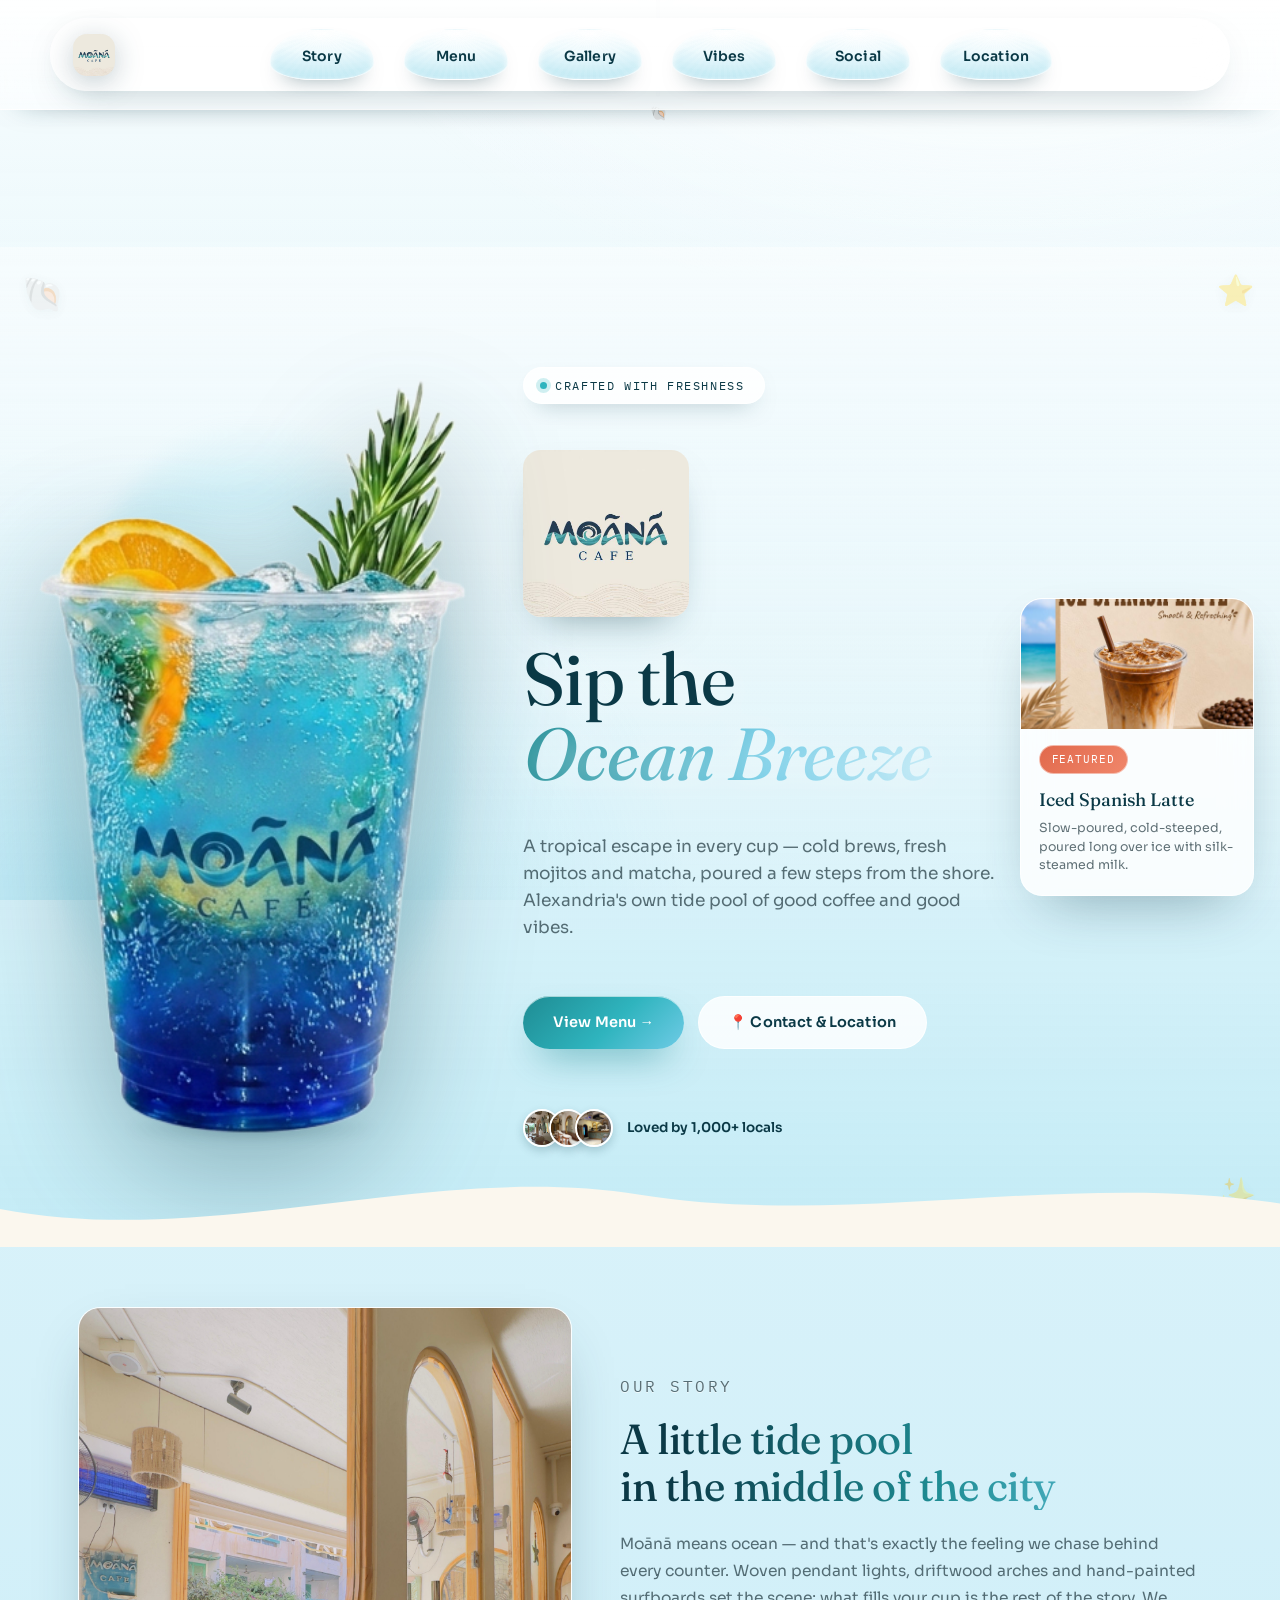
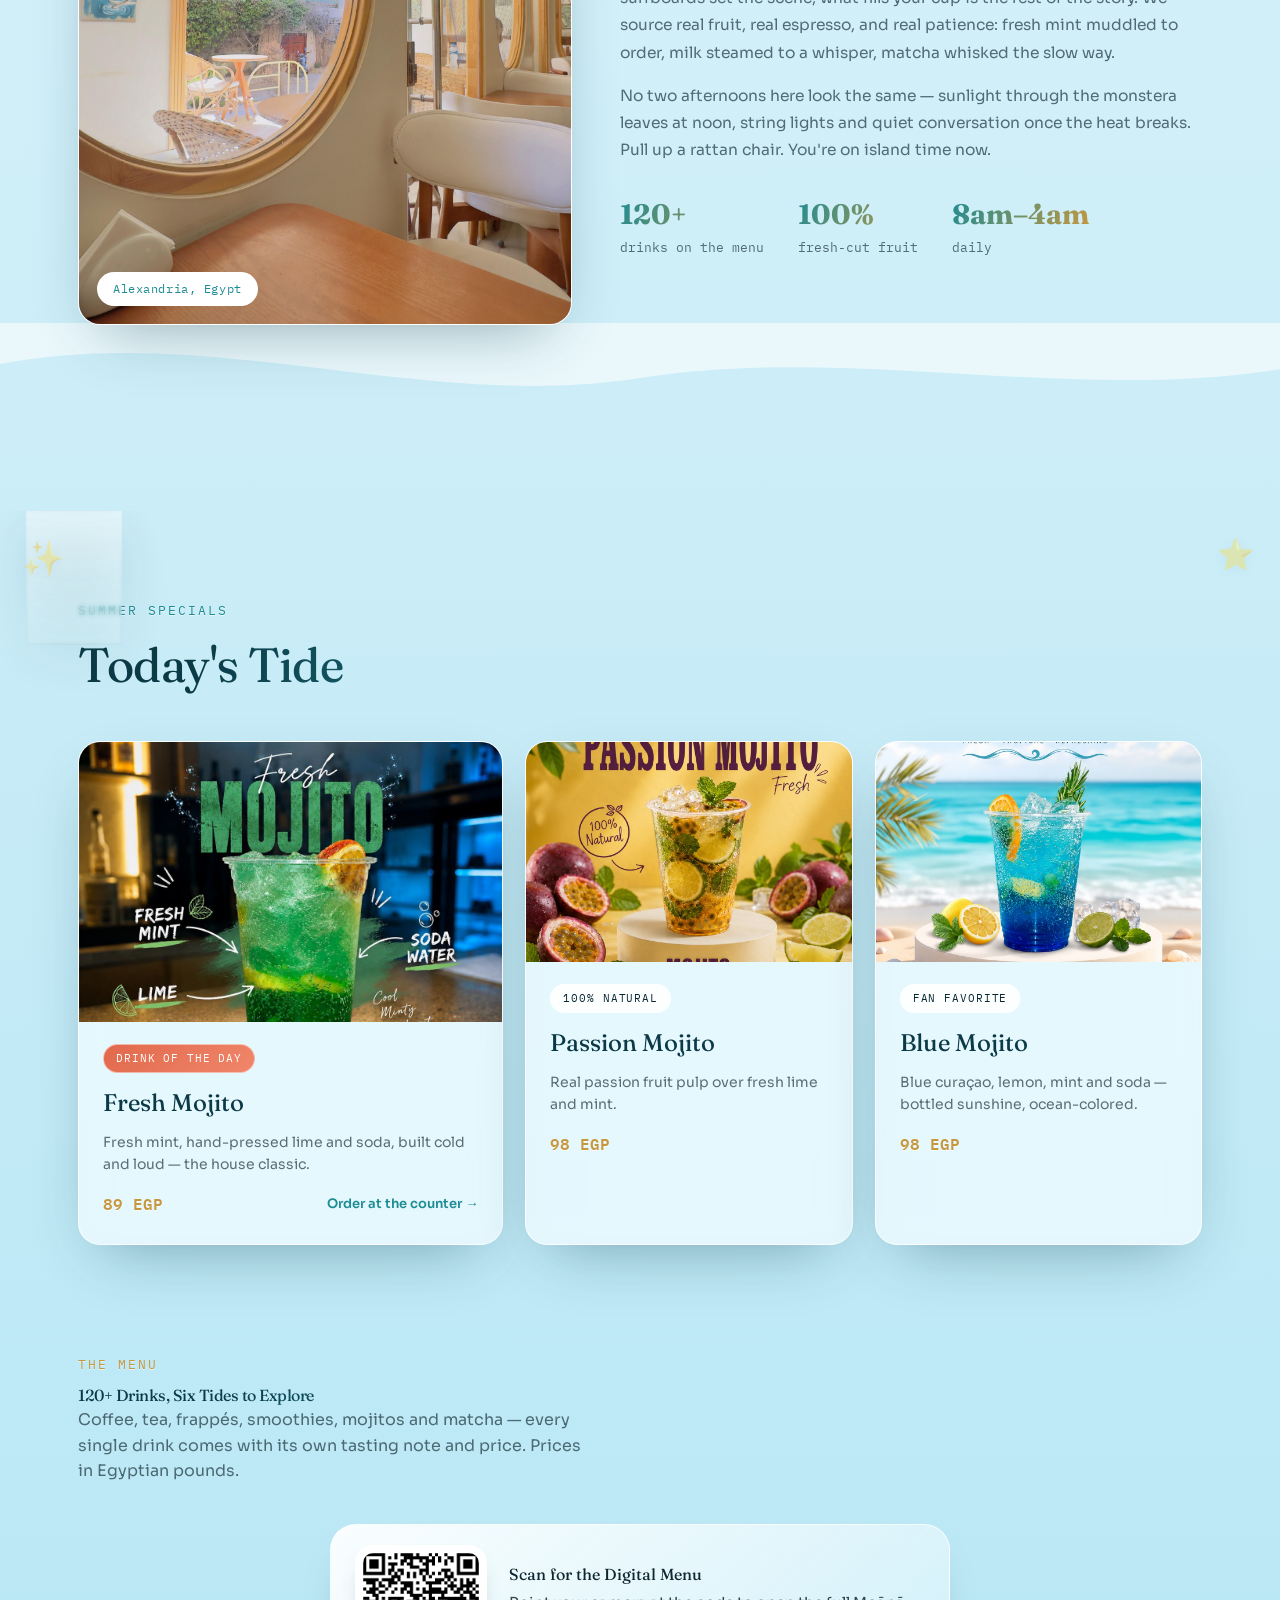
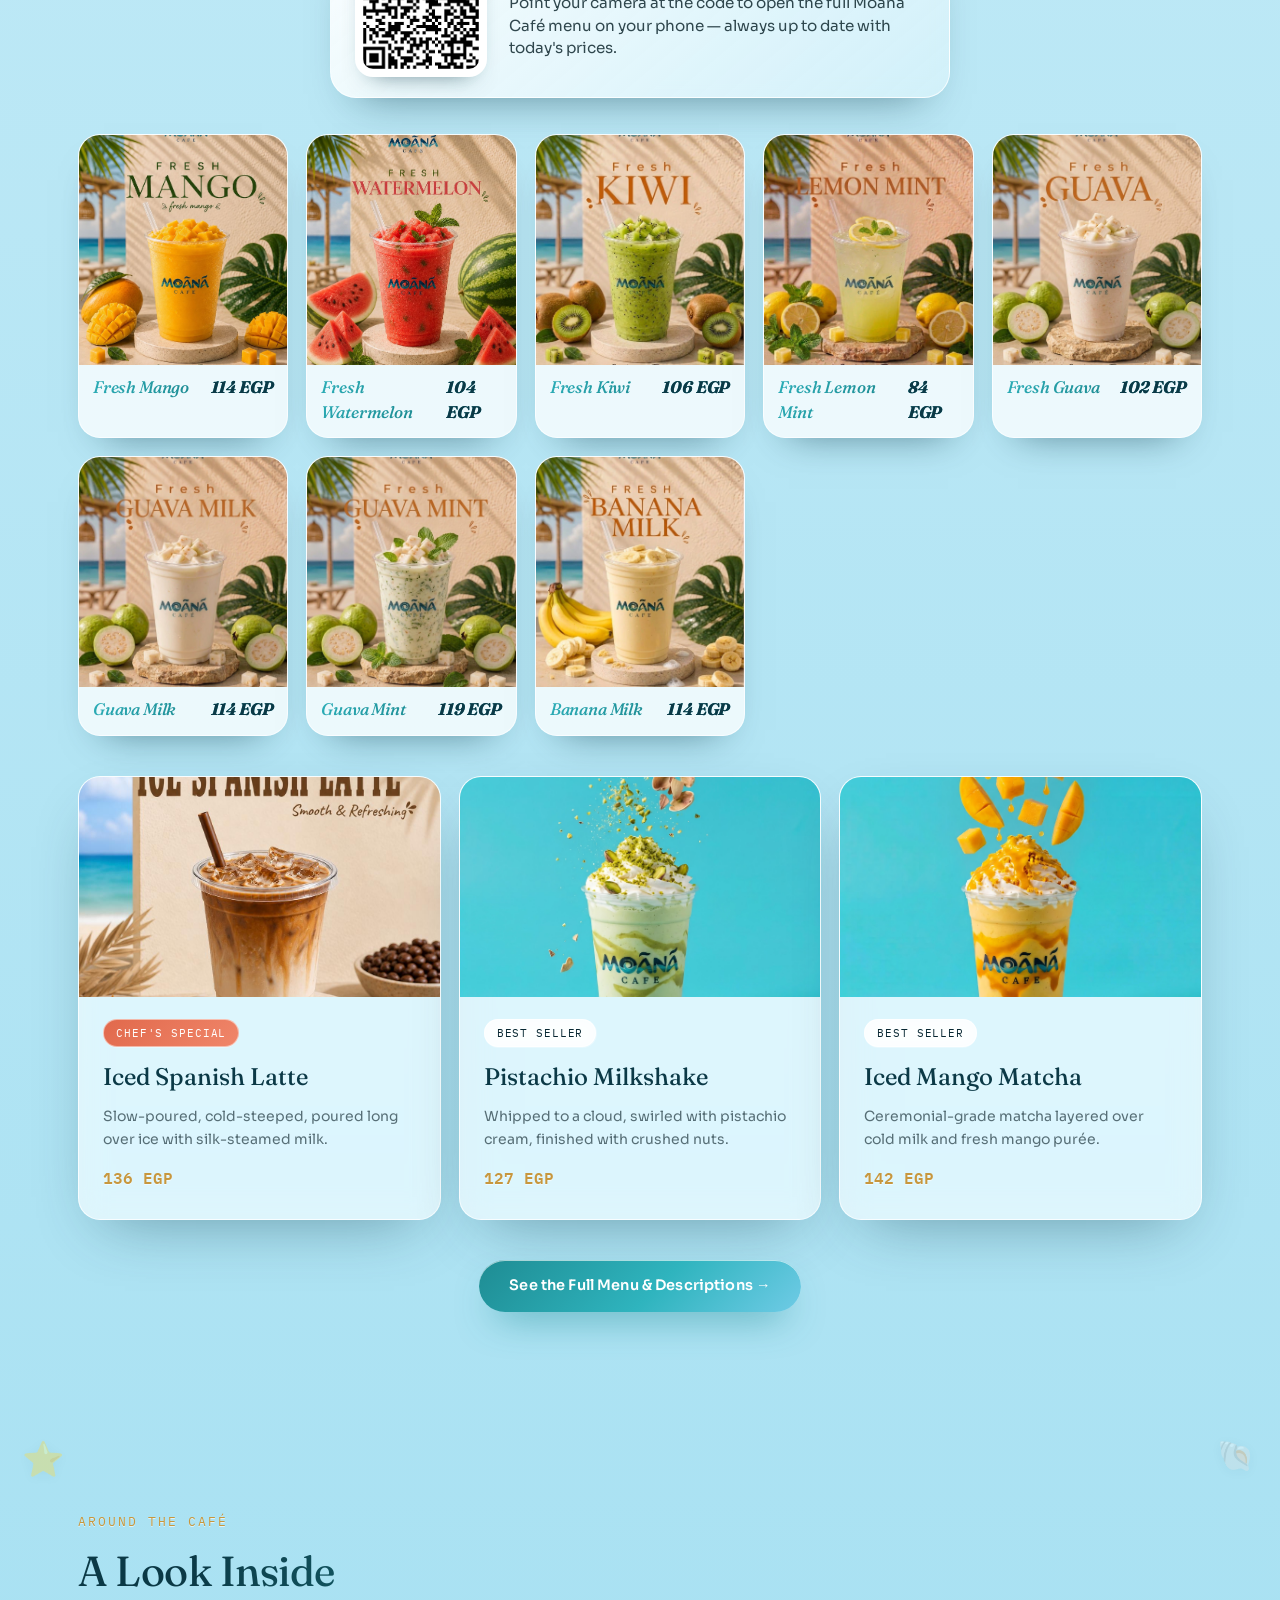
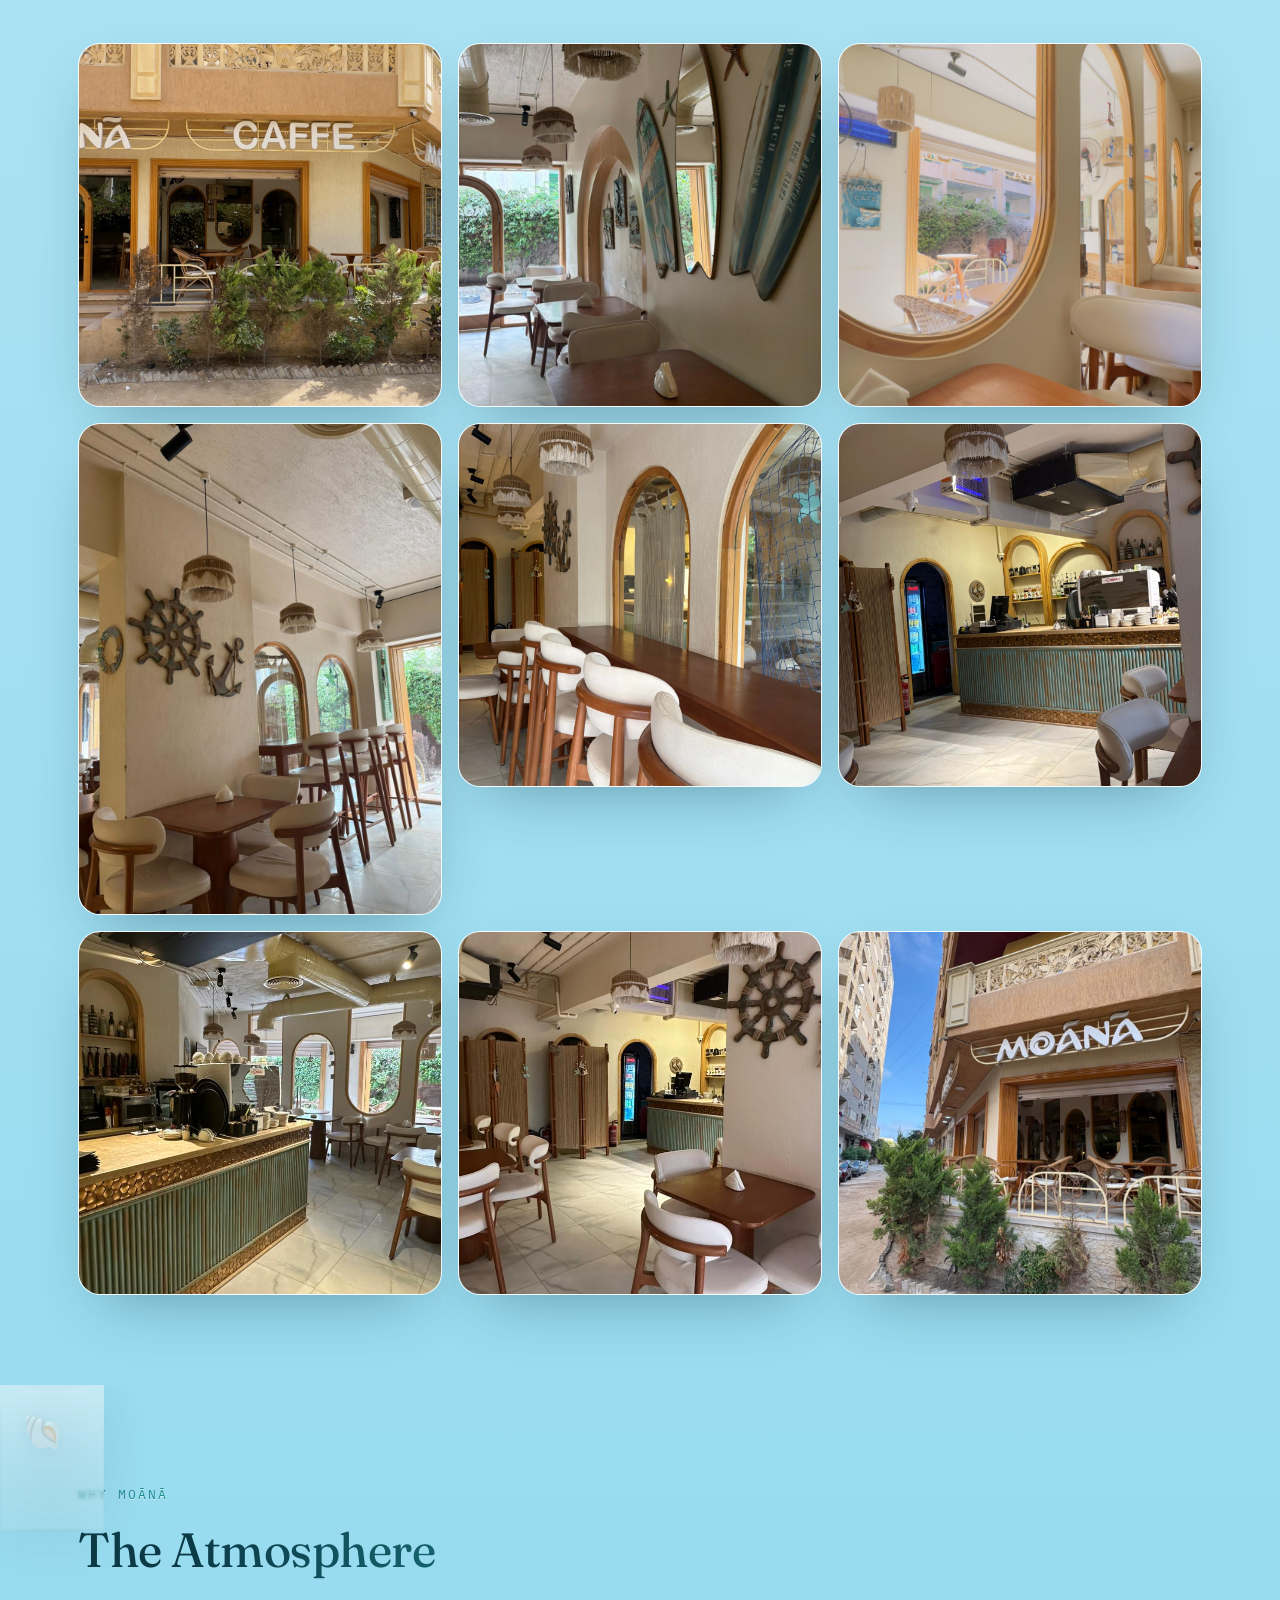
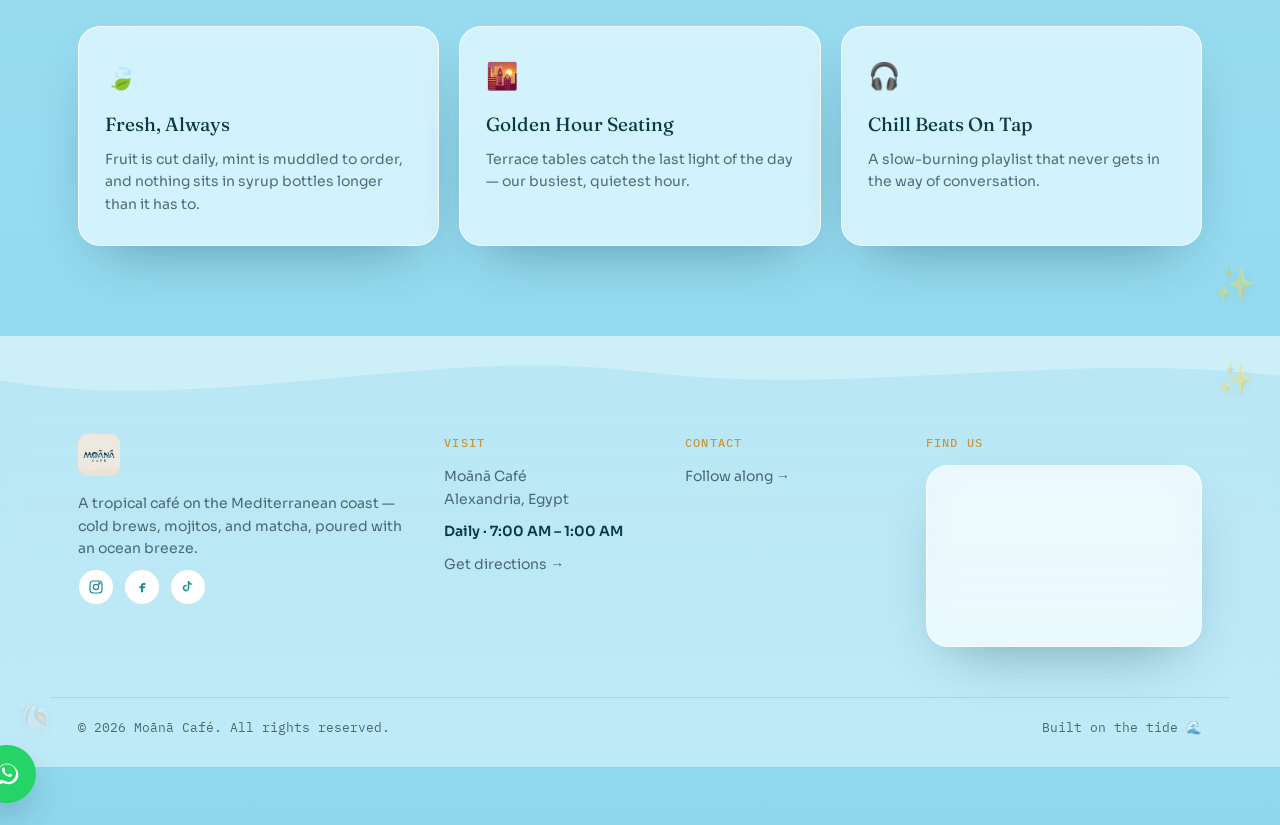
==== index.html @ 3755df0c "Add files via upload" ====
<!DOCTYPE html>
<html lang="en">
<head>
  <meta charset="utf-8">
  <meta name="viewport" content="width=device-width, initial-scale=1">
  
  <link rel="preload" as="image" href="logo.jpg">
  <link rel="preload" as="image" href="moana-mojito-cup.png">
  <link rel="preload" as="image" href="photo1.jpeg">
  <link rel="preload" as="image" href="photo2.jpeg">
  <link rel="preload" as="image" href="photo4.jpeg">
  <link rel="preload" as="image" href="Qr_code_menu.jpeg">
  
  <link rel="stylesheet" href="app.css" data-precedence="default">
  <link rel="stylesheet" href="https://fonts.googleapis.com/css2?family=Fraunces:ital,opsz,wght@0,9..144,300;0,9..144,450;0,9..144,600;1,9..144,450&amp;family=Sora:wght@300;400;500;600;700&amp;family=IBM+Plex+Mono:wght@400;500&amp;family=Caveat:wght@500;600;700&amp;display=swap" data-precedence="default">
  <link rel="stylesheet" href="styles.css" data-precedence="default">
  <link rel="stylesheet" href="ocean-shine.css" data-precedence="default">
  
  <title>Moānā Café — Sip the Ocean Breeze in Alexandria</title>
  
  <meta name="author" content="Lovable">
  <meta name="twitter:site" content="@Lovable">
  <meta name="description" content="Moānā Café, a coastal escape in Alexandria: cold brews, fresh mojitos, milkshakes and matcha served with an ocean breeze. 120+ drinks, daily 8am–4am.">
  <meta property="og:title" content="Moānā Café — Sip the Ocean Breeze">
  <meta property="og:description" content="A tropical café on the Mediterranean coast — cold brews, mojitos and matcha, poured with an ocean breeze.">
  <meta property="og:type" content="website">
  <meta name="twitter:card" content="summary_large_image">
  
  <link rel="icon" href="favicon.png" type="image/png">
  <link rel="preconnect" href="https://fonts.googleapis.com">
  <link rel="preconnect" href="https://fonts.gstatic.com" crossorigin="anonymous">
</head>
<body>
  <!--$-->
  <div class="tide-gauge" aria-hidden="true">
    <div class="tide-gauge__track">
      <div class="tide-gauge__water" id="tideWater" style="height: 0%;"></div>
    </div>
    <span class="tide-gauge__shell">🐚</span>
  </div>

  <header class="site-header" id="siteHeader">
    <div class="wrap header-inner">
      <a href="#top" class="brand">
        <img src="logo.jpg" alt="Moānā Café" class="brand__mark">
      </a>
      <nav class="nav" id="mainNav">
        <a href="#about">Story</a>
        <a href="menu.html">Menu</a>
        <a href="#gallery">Gallery</a>
        <a href="#vibes">Vibes</a>
        <a href="social.html">Social</a>
        <a href="location.html">Location</a>
      </nav>
      <div class="header-actions">
        <button class="menu-burger" aria-label="Open menu">
          <span></span>
          <span></span>
          <span></span>
        </button>
      </div>
    </div>
  </header>

  <section class="hero" id="top">
    <div class="hero__bg" style="background-image:url('assets/storefront.jpg')"></div>
    <div class="hero__scrim"></div>
    <span class="deco deco--shell deco--tl"></span>
    <span class="deco deco--star deco--tr"></span>
    <span class="deco deco--sparkle deco--br"></span>
    <div class="wrap hero__inner hero--split">
      <div class="hero__cup">
        <img src="moana-mojito-cup.png" alt="Signature Moānā Café blue mojito in a branded clear cup" width="316" height="556">
      </div>
      <div class="hero__copy">
        <span class="hero__badge"><span></span>Crafted with Freshness</span>
        <img src="logo.jpg" alt="Moānā Café logo" class="hero__logo">
        <h1 class="hero__title">Sip the<br><span>Ocean&nbsp;Breeze</span></h1>
        <p class="hero__tagline">A tropical escape in every cup — cold brews, fresh mojitos and matcha, poured a few steps from the shore. Alexandria's own tide pool of good coffee and good vibes.</p>
        <div class="hero__cta">
          <a href="#menu" class="btn btn--solid">View Menu →</a>
          <a href="#find-us" class="btn btn--ghost">📍 Contact &amp; Location</a>
        </div>
        <div class="hero__proof">
          <div class="hero__avatars">
            <img src="photo1.jpeg" alt="Happy guest at Moānā Café">
            <img src="photo2.jpeg" alt="Happy guest at Moānā Café">
            <img src="photo4.jpeg" alt="Happy guest at Moānā Café">
          </div>
          <p>Loved by 1,000+ locals</p>
        </div>
      </div>
    </div>
    <div class="hero__feature">
      <img src="ice spanish latte.jpeg" alt="Iced Spanish Latte" loading="lazy">
      <div class="hero__feature-body">
        <span class="badge badge--coral">Featured</span>
        <h4>Iced Spanish Latte</h4>
        <p>Slow-poured, cold-steeped, poured long over ice with silk-steamed milk.</p>
      </div>
    </div>
    <svg class="wave-divider" viewBox="0 0 1440 110" preserveAspectRatio="none" aria-hidden="true">
      <path d="M0,64 C240,110 480,10 720,48 C960,86 1200,20 1440,58 L1440,110 L0,110 Z" fill="var(--sand)"></path>
    </svg>
  </section>

  <section class="about" id="about">
    <div class="wrap about__grid">
      <div class="about__media">
        <img src="interior-mirror.jpg" alt="Moānā Café interior, arched mirror overlooking the terrace" loading="lazy">
        <span class="about__media-tag">Alexandria, Egypt</span>
      </div>
      <div class="about__copy">
        <p class="eyebrow eyebrow--dark">Our Story</p>
        <h2>A little tide pool<br>in the middle of the city</h2>
        <p>Moānā means ocean — and that's exactly the feeling we chase behind every counter. Woven pendant lights, driftwood arches and hand-painted surfboards set the scene; what fills your cup is the rest of the story. We source real fruit, real espresso, and real patience: fresh mint muddled to order, milk steamed to a whisper, matcha whisked the slow way.</p>
        <p>No two afternoons here look the same — sunlight through the monstera leaves at noon, string lights and quiet conversation once the heat breaks. Pull up a rattan chair. You're on island time now.</p>
        <div class="about__stats">
          <div><strong>120+</strong><span>drinks on the menu</span></div>
          <div><strong>100%</strong><span>fresh-cut fruit</span></div>
          <div><strong>8am–4am</strong><span>daily</span></div>
        </div>
      </div>
    </div>
    <svg class="wave-divider wave-divider--flip" viewBox="0 0 1440 110" preserveAspectRatio="none" aria-hidden="true">
      <path d="M0,64 C240,110 480,10 720,48 C960,86 1200,20 1440,58 L1440,110 L0,110 Z" fill="var(--aqua-1)"></path>
    </svg>
  </section>

  <section class="specials" id="specials">
    <span class="deco deco--sparkle deco--tl"></span>
    <span class="deco deco--star deco--tr"></span>
    <div class="wrap">
      <p class="eyebrow eyebrow--light">Summer Specials</p>
      <h2 class="specials__title">Today's Tide</h2>
      <div class="specials__grid">
        <article class="special-card special-card--feature">
          <img src="mojito-fresh.jpg" alt="Fresh mint mojito" loading="lazy">
          <div class="special-card__body">
            <span class="badge badge--coral">Drink of the Day</span>
            <h3>Fresh Mojito</h3>
            <p>Fresh mint, hand-pressed lime and soda, built cold and loud — the house classic.</p>
            <div class="special-card__row">
              <span class="price">89 EGP</span>
              <a href="#menu" class="link-cta">Order at the counter →</a>
            </div>
          </div>
        </article>
        <article class="special-card">
          <img src="mojito-passion.jpg" alt="Passion fruit mojito" loading="lazy">
          <div class="special-card__body">
            <span class="badge">100% Natural</span>
            <h3>Passion Mojito</h3>
            <p>Real passion fruit pulp over fresh lime and mint.</p>
            <span class="price">98 EGP</span>
          </div>
        </article>
        <article class="special-card">
          <img src="mojito-blue.jpg" alt="Blue curacao mojito by the sea" loading="lazy">
          <div class="special-card__body">
            <span class="badge">Fan Favorite</span>
            <h3>Blue Mojito</h3>
            <p>Blue curaçao, lemon, mint and soda — bottled sunshine, ocean-colored.</p>
            <span class="price">98 EGP</span>
          </div>
        </article>
      </div>
    </div>
  </section>

  <section class="menu-teaser" id="menu">
    <div class="wrap">
      <p class="eyebrow eyebrow--dark">The Menu</p>
      <h2>120+ Drinks, Six Tides to Explore</h2>
      <p class="menu-section__lede">Coffee, tea, frappés, smoothies, mojitos and matcha — every single drink comes with its own tasting note and price. Prices in Egyptian pounds.</p>
      
      <div class="qr-card">
        <img src="Qr_code_menu.jpeg" alt="QR code linking to the Moānā Café digital menu">
        <div>
          <h3>Scan for the Digital Menu</h3>
          <p>Point your camera at the code to open the full Moānā Café menu on your phone — always up to date with today's prices.</p>
        </div>
      </div>
      
      <div class="drink-posters">
        <figure class="drink-poster">
          <img src="mango_moana.jpeg" alt="Fresh Mango at Moānā Café" loading="lazy">
          <figcaption>Fresh Mango<b>114 EGP</b></figcaption>
        </figure>
        <figure class="drink-poster">
          <img src="watermelon_moana.jpeg" alt="Fresh Watermelon at Moānā Café" loading="lazy">
          <figcaption>Fresh Watermelon<b>104 EGP</b></figcaption>
        </figure>
        <figure class="drink-poster">
          <img src="kiwi_moana.jpeg" alt="Fresh Kiwi at Moānā Café" loading="lazy">
          <figcaption>Fresh Kiwi<b>106 EGP</b></figcaption>
        </figure>
        <figure class="drink-poster">
          <img src="Lemon_mint_moana.jpeg" alt="Fresh Lemon Mint at Moānā Café" loading="lazy">
          <figcaption>Fresh Lemon Mint<b>84 EGP</b></figcaption>
        </figure>
        <figure class="drink-poster">
          <img src="guava_moana.jpeg" alt="Fresh Guava at Moānā Café" loading="lazy">
          <figcaption>Fresh Guava<b>102 EGP</b></figcaption>
        </figure>
        <figure class="drink-poster">
          <img src="guava_milk_moana.jpeg" alt="Guava Milk at Moānā Café" loading="lazy">
          <figcaption>Guava Milk<b>114 EGP</b></figcaption>
        </figure>
        <figure class="drink-poster">
          <img src="guava_mint_moana.jpeg" alt="Guava Mint at Moānā Café" loading="lazy">
          <figcaption>Guava Mint<b>119 EGP</b></figcaption>
        </figure>
        <figure class="drink-poster">
          <img src="banana_milk_moana.jpeg" alt="Banana Milk at Moānā Café" loading="lazy">
          <figcaption>Banana Milk<b>114 EGP</b></figcaption>
        </figure>
      </div>
      
      <div class="menu-teaser__cards">
        <article class="special-card">
          <img src="ice spanish latte.jpeg" alt="Iced Spanish Latte" loading="lazy">
          <div class="special-card__body">
            <span class="badge badge--coral">Chef's Special</span>
            <h3>Iced Spanish Latte</h3>
            <p>Slow-poured, cold-steeped, poured long over ice with silk-steamed milk.</p>
            <span class="price">136 EGP</span>
          </div>
        </article>
        <article class="special-card">
          <img src="pistachio-shake.jpg" alt="Pistachio milkshake" loading="lazy">
          <div class="special-card__body">
            <span class="badge">Best Seller</span>
            <h3>Pistachio Milkshake</h3>
            <p>Whipped to a cloud, swirled with pistachio cream, finished with crushed nuts.</p>
            <span class="price">127 EGP</span>
          </div>
        </article>
        <article class="special-card">
          <img src="mango-shake.jpg" alt="Mango matcha topped with fresh mango" loading="lazy">
          <div class="special-card__body">
            <span class="badge">Best Seller</span>
            <h3>Iced Mango Matcha</h3>
            <p>Ceremonial-grade matcha layered over cold milk and fresh mango purée.</p>
            <span class="price">142 EGP</span>
          </div>
        </article>
      </div>
      
      <div class="menu-teaser__link">
        <a href="menu.html" class="btn btn--navy">See the Full Menu &amp; Descriptions →</a>
      </div>
    </div>
  </section>

  <section class="gallery" id="gallery">
    <span class="deco deco--star deco--tl"></span>
    <span class="deco deco--shell deco--tr"></span>
    <div class="wrap">
      <p class="eyebrow eyebrow--dark">Around the Café</p>
      <h2>A Look Inside</h2>
    </div>
    <div class="gallery__grid">
      <figure class="g-item"><img src="storefront.jpg" alt="Moānā Café storefront" loading="lazy"></figure>
      <figure class="g-item"><img src="photo1.jpeg" alt="Three iced drinks in the sun" loading="lazy"></figure>
      <figure class="g-item"><img src="interior-mirror.jpg" alt="Arched mirror reflecting the terrace" loading="lazy"></figure>
      <figure class="g-item g-item--tall"><img src="photo3.jpeg" alt="Surfboard wall art and driftwood arch" loading="lazy"></figure>
      <figure class="g-item"><img src="photo2.jpeg" alt="Passion mojito" loading="lazy"></figure>
      <figure class="g-item"><img src="photo4.jpeg" alt="Café corner with nautical decor" loading="lazy"></figure>
      <figure class="g-item"><img src="photo5.jpeg" alt="Seating area at Moānā Café" loading="lazy"></figure>
      <figure class="g-item"><img src="photo6.jpeg" alt="Drinks on the counter" loading="lazy"></figure>
      <figure class="g-item"><img src="photo7.jpeg" alt="Terrace tables in the sun" loading="lazy"></figure>
     
    </div>
  </section>

  <section class="vibes" id="vibes">
    <span class="deco deco--shell deco--tl"></span>
    <span class="deco deco--sparkle deco--br"></span>
    <div class="wrap">
      <p class="eyebrow eyebrow--light">Why Moānā</p>
      <h2 class="vibes__title">The Atmosphere</h2>
      <div class="vibes__grid">
        <div class="vibe-card">
          <span class="vibe-card__icon">🍃</span>
          <h3>Fresh, Always</h3>
          <p>Fruit is cut daily, mint is muddled to order, and nothing sits in syrup bottles longer than it has to.</p>
        </div>
        <div class="vibe-card">
          <span class="vibe-card__icon">🌇</span>
          <h3>Golden Hour Seating</h3>
          <p>Terrace tables catch the last light of the day — our busiest, quietest hour.</p>
        </div>
        <div class="vibe-card">
          <span class="vibe-card__icon">🎧</span>
          <h3>Chill Beats On Tap</h3>
          <p>A slow-burning playlist that never gets in the way of conversation.</p>
        </div>
      </div>
    </div>
  </section>

  <footer class="site-footer" id="find-us">
    <span class="deco deco--sparkle deco--tr"></span>
    <span class="deco deco--shell deco--bl"></span>
    <svg class="wave-divider" viewBox="0 0 1440 90" preserveAspectRatio="none" aria-hidden="true">
      <path d="M0,50 C240,90 480,10 720,40 C960,70 1200,15 1440,45 L1440,0 L0,0 Z" fill="var(--aqua-2)"></path>
    </svg>
    <div class="wrap footer-grid">
      <div class="footer-col">
        <img src="logo.jpg" alt="Moānā Café" class="footer-logo" loading="lazy">
        <p>A tropical café on the Mediterranean coast — cold brews, mojitos, and matcha, poured with an ocean breeze.</p>
        <div class="socials">
          <a href="social.html" aria-label="Instagram">
            <svg viewBox="0 0 24 24" width="16" height="16" fill="none" stroke="currentColor" stroke-width="1.8">
              <rect x="3" y="3" width="18" height="18" rx="5"></rect>
              <circle cx="12" cy="12" r="4"></circle>
              <circle cx="17.2" cy="6.8" r="1"></circle>
            </svg>
          </a>
          <a href="social.html" aria-label="Facebook">
            <svg viewBox="0 0 24 24" width="16" height="16" fill="currentColor">
              <path d="M14 9h3V6h-3c-2 0-3.5 1.6-3.5 3.5V11H8v3h2.5v6h3v-6h2.7l.5-3h-3.2V9.6c0-.4.3-.6.6-.6z"></path>
            </svg>
          </a>
          <a href="social.html" aria-label="TikTok">
            <svg viewBox="0 0 24 24" width="16" height="16" fill="currentColor">
              <path d="M14 3c.3 1.9 1.6 3.4 3.5 3.7v2.4c-1.3 0-2.5-.4-3.5-1.1v5.6c0 2.8-2.3 5-5 5s-5-2.2-5-5 2.3-5 5-5c.3 0 .6 0 .9.1v2.5a2.6 2.6 0 1 0 1.8 2.5V3H14z"></path>
            </svg>
          </a>
        </div>
      </div>
      <div class="footer-col">
        <h4>Visit</h4>
        <p>Moānā Café<br>Alexandria, Egypt</p>
        <p class="footer-hours">Daily · 7:00 AM – 1:00 AM</p>
        <p><a href="location.html">Get directions →</a></p>
      </div>
      <div class="footer-col">
        <h4>Contact</h4>
        <p><a href="social.html">Follow along →</a></p>
      </div>
      <div class="footer-col footer-col--map">
        <h4>Find Us</h4>
        <div class="map-embed">
          <iframe src="https://www.google.com/maps/embed?pb=!1m18!1m12!1m3!1d3415.427226273433!2d29.772317974212147!3d31.125647966539994!2m3!1f0!2f0!3f0!3m2!1i1024!2i768!4f13.1!3m3!1m2!1s0x14f595002278c5df%3A0xcb04ba3022686b6b!2sMoana%20caffe!5e0!3m2!1sen!2seg!4v1787950228728!5m2!1sen!2seg" width="100%" height="180" style="border:0" loading="lazy" referrerpolicy="no-referrer-when-downgrade" title="Moānā Café location"></iframe>
        </div>
      </div>
    </div>
    <div class="wrap footer-bottom">
      <span>© 2026 Moānā Café. All rights reserved.</span>
      <span>Built on the tide 🌊</span>
    </div>
  </footer>

  <a href="https://wa.me/20000000000" class="fab-whatsapp" target="_blank" rel="noopener" aria-label="Order on WhatsApp">
    <svg viewBox="0 0 32 32" width="26" height="26" fill="currentColor">
      <path d="M16 3C9.4 3 4 8.4 4 15c0 2.4.7 4.6 1.9 6.5L4 29l7.7-1.9c1.8 1 3.9 1.5 6.3 1.5 6.6 0 12-5.4 12-12S22.6 3 16 3zm0 21.8c-2 0-3.9-.5-5.6-1.5l-.4-.2-4.6 1.2 1.2-4.5-.3-.5C5.4 17.9 4.9 16.5 4.9 15c0-6.1 5-11 11.1-11s11.1 4.9 11.1 11-5 11-11.1 11zm6-8.2c-.3-.2-1.9-1-2.2-1.1-.3-.1-.5-.2-.7.1-.2.3-.8 1.1-1 1.3-.2.2-.4.3-.7.1-.3-.2-1.4-.5-2.6-1.6-1-.9-1.6-1.9-1.8-2.3-.2-.3 0-.5.1-.7.1-.1.3-.4.5-.5.1-.2.2-.3.3-.5.1-.2 0-.4 0-.5-.1-.2-.7-1.7-1-2.3-.3-.6-.5-.5-.7-.5h-.6c-.2 0-.5.1-.8.4-.3.3-1 1-1 2.5s1.1 2.9 1.2 3.1c.1.2 2.2 3.3 5.3 4.6.7.3 1.3.5 1.8.7.7.2 1.4.2 1.9.1.6-.1 1.9-.8 2.1-1.5.3-.7.3-1.4.2-1.5-.1-.2-.3-.2-.6-.4z"></path>
    </svg>
  </a>
  <!--/$-->
</body>
</html>
---- styles.css ----
/* =========================================================
   MOĀNĀ CAFÉ — Design Tokens
   Palette: sun-bleached sand, glossy lagoon aqua, deep teal ink,
            warm gold, coral accent — bright, glassy, "just out of the sea"
   Type: Fraunces (display) / Sora (body & UI) / IBM Plex Mono (prices, tags)
         / Caveat (hand-lettered accents)
   ========================================================= */
:root {
  --navy: #0B3946;
  --navy-deep: #072732;
  --teal: #1E8C93;
  --teal-bright: #2FB4BE;
  --teal-light: #8FD3CB;
  --aqua-1: #EAF8FC;
  --aqua-2: #CDEFF8;
  --aqua-3: #9FE1F0;
  --aqua-4: #6FCBE6;
  --sand: #FBF7EE;
  --sand-deep: #F2ECDC;
  --gold: #C7973E;
  --gold-light: #E9C77B;
  --coral: #E1694C;
  --ink: #10282F;
  --ink-soft: rgba(16,40,47,0.66);
  --paper: #FFFFFF;

  --font-display: "Fraunces", "Georgia", serif;
  --font-body: "Sora", -apple-system, sans-serif;
  --font-mono: "IBM Plex Mono", monospace;
  --font-script: "Caveat", "Segoe Script", cursive;

  --radius: 22px;
  --radius-sm: 14px;
  --shadow: 0 22px 46px -22px rgba(11,57,70,0.28);
  --shadow-glow: 0 10px 34px -8px rgba(47,180,190,0.38);
  --ease: cubic-bezier(.22,1,.36,1);
}

* { box-sizing: border-box; }
html { scroll-behavior: smooth; }
@media (prefers-reduced-motion: reduce) {
  html { scroll-behavior: auto; }
  * { animation-duration: .001ms !important; animation-iteration-count: 1 !important; transition-duration: .001ms !important; scroll-behavior: auto !important; }
}

body {
  margin: 0;
  font-family: var(--font-body);
  color: var(--ink);
  background: var(--sand);
  -webkit-font-smoothing: antialiased;
  overflow-x: hidden;
}

img { max-width: 100%; display: block; }
a { color: inherit; text-decoration: none; }
ul { margin: 0; padding: 0; list-style: none; }
h1, h2, h3, h4 { font-family: var(--font-display); margin: 0; font-weight: 450; }
p { margin: 0; }

.wrap {
  max-width: 1180px;
  margin: 0 auto;
  padding: 0 28px;
}

:focus-visible {
  outline: 2px solid var(--teal-bright);
  outline-offset: 3px;
}

/* Reusable glossy watery backdrop — cream fading to lagoon-blue,
   with a soft twinkling sparkle field. Applied to whole sections. */
.tide-panel,
.about, .specials, .menu-teaser, .gallery, .vibes, .menu-section,
.social-platforms, .feed-section, .reviews-section, .location-section,
.transit-section, .site-footer, .page-hero {
  position: relative;
}
.tide-panel::before, .specials::before, .vibes::before, .feed-section::before,
.transit-section::before {
  content: "";
  position: absolute;
  inset: 0;
  background:
    radial-gradient(circle at 8% 12%, rgba(255,255,255,.9), transparent 3%),
    radial-gradient(circle at 22% 78%, rgba(255,255,255,.85), transparent 2.4%),
    radial-gradient(circle at 63% 18%, rgba(255,255,255,.8), transparent 2%),
    radial-gradient(circle at 88% 62%, rgba(255,255,255,.9), transparent 2.6%),
    radial-gradient(circle at 46% 92%, rgba(255,255,255,.75), transparent 2%);
  pointer-events: none;
  opacity: .5;
  animation: twinkle 6s ease-in-out infinite alternate;
}
@keyframes twinkle {
  from { opacity: .28; }
  to   { opacity: .68; }
}

/* Decorative corner glyphs — shells / starfish / sparkle,
   the recurring beach motif from the reference branding. */
.deco {
  position: absolute;
  pointer-events: none;
  opacity: .35;
  filter: drop-shadow(0 2px 6px rgba(11,57,70,0.12));
  z-index: 1;
  user-select: none;
}
.deco--shell::before { content: "🐚"; }
.deco--star::before { content: "⭐"; }
.deco--sparkle::before { content: "✨"; }
.deco--tl { top: 22px; left: 22px; font-size: 34px; }
.deco--tr { top: 22px; right: 26px; font-size: 30px; }
.deco--br { bottom: 26px; right: 24px; font-size: 34px; }
.deco--bl { bottom: 30px; left: 20px; font-size: 26px; }

.eyebrow {
  font-family: var(--font-mono);
  font-size: 12.5px;
  letter-spacing: 0.16em;
  text-transform: uppercase;
  color: var(--teal);
  margin-bottom: 10px;
  display: block;
}
.eyebrow--dark { color: var(--gold); }
.eyebrow--light { color: var(--teal); }

.script-tag {
  font-family: var(--font-script);
  font-size: 22px;
  color: var(--teal);
  display: block;
  margin-top: 6px;
}

.btn {
  display: inline-flex;
  align-items: center;
  gap: 8px;
  padding: 15px 30px;
  border-radius: 100px;
  font-family: var(--font-body);
  font-weight: 600;
  font-size: 14.5px;
  letter-spacing: 0.01em;
  cursor: pointer;
  border: 1.5px solid transparent;
  transition: transform .35s var(--ease), background .35s, border-color .35s, color .35s, box-shadow .35s;
}
.btn:hover { transform: translateY(-2px); }
.btn--solid {
  background: linear-gradient(135deg, var(--teal-bright), var(--teal));
  color: #fff;
  box-shadow: var(--shadow-glow);
}
.btn--solid:hover { box-shadow: 0 14px 40px -8px rgba(47,180,190,0.55); }
.btn--ghost {
  border-color: rgba(11,57,70,0.28);
  color: var(--navy);
  background: rgba(255,255,255,0.55);
  backdrop-filter: blur(6px);
}
.btn--ghost:hover { background: #fff; border-color: var(--teal); }
.btn--navy { background: linear-gradient(135deg, var(--navy), var(--teal)); color: var(--paper); }
.btn--navy:hover { background: linear-gradient(135deg, var(--teal), var(--teal-bright)); }
.btn--outline-dark { border-color: rgba(11,57,70,0.25); color: var(--navy); }
.btn--outline-dark:hover { background: rgba(11,57,70,0.06); }

.badge {
  display: inline-block;
  font-family: var(--font-mono);
  font-size: 11px;
  letter-spacing: 0.08em;
  text-transform: uppercase;
  padding: 5px 12px;
  border-radius: 100px;
  background: var(--aqua-2);
  color: var(--navy-deep);
  margin-bottom: 10px;
}
.badge--coral { background: linear-gradient(135deg, var(--coral), #f08b6f); color: #fff; }

.price {
  font-family: var(--font-mono);
  font-weight: 600;
  color: var(--gold);
}
.price--lg { font-size: 22px; }

.wave-divider { display: block; width: 100%; height: auto; margin-bottom: -2px; }
.wave-divider--flip { transform: scaleY(-1); margin-top: -2px; margin-bottom: 0; }

/* =========================================================
   TIDE GAUGE — signature scroll indicator
   ========================================================= */
.tide-gauge {
  position: fixed;
  left: 18px;
  top: 50%;
  transform: translateY(-50%);
  z-index: 500;
  display: none;
  flex-direction: column;
  align-items: center;
  gap: 6px;
}
@media (min-width: 1080px) {
  .tide-gauge { display: flex; }
}
.tide-gauge__track {
  width: 4px;
  height: 220px;
  background: rgba(11,57,70,0.1);
  border-radius: 4px;
  overflow: hidden;
  position: relative;
  box-shadow: inset 0 0 0 1px rgba(11,57,70,0.06);
}
.tide-gauge__water {
  position: absolute;
  bottom: 0; left: 0; right: 0;
  height: 0%;
  background: linear-gradient(180deg, var(--aqua-4), var(--teal-bright));
  box-shadow: 0 0 12px rgba(47,180,190,0.6);
  transition: height .15s linear;
}
.tide-gauge__shell {
  font-size: 14px;
  opacity: 0.8;
}

/* =========================================================
   HEADER — floating glass pill nav
   ========================================================= */
.site-header {
  position: fixed;
  top: 0; left: 0; right: 0;
  z-index: 400;
  padding: 18px 16px;
  transition: padding .4s var(--ease);
}
.header-inner {
  display: flex;
  align-items: center;
  justify-content: space-between;
  gap: 20px;
  max-width: 1180px;
  margin: 0 auto;
  background: rgba(255,255,255,0.72);
  backdrop-filter: blur(14px) saturate(1.4);
  -webkit-backdrop-filter: blur(14px) saturate(1.4);
  border: 1px solid rgba(255,255,255,0.6);
  border-radius: 100px;
  padding: 10px 22px;
  box-shadow: 0 14px 40px -20px rgba(11,57,70,0.35), inset 0 0 0 1px rgba(255,255,255,0.4);
  transition: box-shadow .4s var(--ease), padding .4s var(--ease), background .4s var(--ease);
}
.site-header.is-scrolled .header-inner {
  background: rgba(255,255,255,0.92);
  padding: 8px 20px;
  box-shadow: 0 10px 30px -18px rgba(11,57,70,0.4);
}
.brand__mark {
  height: 42px;
  width: auto;
  border-radius: 10px;
  transition: height .4s var(--ease);
}
.site-header.is-scrolled .brand__mark { height: 36px; }

.nav {
  display: none;
  gap: 30px;
}
@media (min-width: 880px) { .nav { display: flex; } }
.nav a {
  font-size: 14px;
  font-weight: 600;
  color: var(--navy);
  position: relative;
  padding: 4px 0;
  transition: color .3s;
}
.nav a::after {
  content: "";
  position: absolute;
  left: 0; bottom: -2px;
  width: 0; height: 2px;
  border-radius: 2px;
  background: linear-gradient(90deg, var(--teal-bright), var(--gold));
  transition: width .3s var(--ease);
}
.nav a:hover { color: var(--teal); }
.nav a:hover::after { width: 100%; }

.header-actions { display: flex; align-items: center; gap: 12px; }

.sound-toggle {
  display: none;
  align-items: center;
  gap: 7px;
  background: var(--aqua-2);
  border: 1px solid rgba(47,180,190,0.3);
  color: var(--navy);
  padding: 8px 14px;
  border-radius: 100px;
  font-family: var(--font-mono);
  font-size: 11.5px;
  letter-spacing: 0.05em;
  cursor: pointer;
  transition: background .3s, color .3s, border-color .3s;
}
@media (min-width: 640px) { .sound-toggle { display: inline-flex; } }
.sound-toggle[aria-pressed="true"] { background: linear-gradient(135deg, var(--teal-bright), var(--teal)); border-color: var(--teal); color: #fff; }
.icon-wave { flex-shrink: 0; }

.menu-burger {
  display: flex;
  flex-direction: column;
  justify-content: center;
  gap: 5px;
  width: 30px; height: 30px;
  background: none; border: none; cursor: pointer;
  padding: 0;
}
@media (min-width: 880px) { .menu-burger { display: none; } }
.menu-burger span {
  height: 2.5px; width: 100%;
  background: var(--navy);
  border-radius: 2px;
  transition: background .3s;
}

/* =========================================================
   HERO — bright lagoon glow over the storefront photo
   ========================================================= */
.hero {
  position: relative;
  min-height: 100vh;
  display: flex;
  align-items: center;
  overflow: hidden;
  background: linear-gradient(180deg, var(--aqua-1) 0%, var(--aqua-3) 100%);
}
.hero__bg {
  position: absolute; inset: 0;
  background-size: cover;
  background-position: center 70%;
  transform: scale(1.06);
  filter: saturate(1.08) brightness(1.05);
}
.hero__scrim {
  position: absolute; inset: 0;
  background:
    linear-gradient(180deg, rgba(234,248,252,0.88) 0%, rgba(205,239,248,0.55) 42%, rgba(159,225,240,0.82) 100%),
    linear-gradient(100deg, rgba(255,255,255,0.55), rgba(255,255,255,0.1) 45%, rgba(255,255,255,0.4));
}
.hero__inner {
  position: relative;
  z-index: 2;
  padding-top: 130px;
  padding-bottom: 120px;
  text-align: center;
  display: flex;
  flex-direction: column;
  align-items: center;
}
.hero__logo {
  width: 90px;
  height: auto;
  border-radius: 16px;
  margin-bottom: 18px;
  box-shadow: var(--shadow-glow);
  animation: bob 6s ease-in-out infinite;
}
@keyframes bob {
  0%, 100% { transform: translateY(0); }
  50% { transform: translateY(-8px); }
}
.hero__badge {
  display: inline-flex;
  align-items: center;
  gap: 8px;
  padding: 9px 20px 9px 16px;
  border-radius: 100px;
  background: rgba(255,255,255,0.75);
  border: 1px solid rgba(11,57,70,0.16);
  backdrop-filter: blur(8px);
  box-shadow: var(--shadow);
  font-family: var(--font-mono);
  font-size: 11.5px;
  letter-spacing: 0.14em;
  text-transform: uppercase;
  color: var(--navy);
  margin-bottom: 26px;
}
.hero__badge span {
  width: 7px; height: 7px; border-radius: 50%;
  background: var(--teal-bright);
  box-shadow: 0 0 0 4px rgba(47,180,190,0.22);
  flex-shrink: 0;
}
.hero__title {
  font-size: clamp(42px, 8vw, 84px);
  line-height: 1.0;
  color: var(--navy);
  font-weight: 450;
  letter-spacing: -0.01em;
  text-shadow: 0 2px 30px rgba(255,255,255,0.6);
}
.hero__title span {
  background: linear-gradient(120deg, var(--teal-bright), var(--teal-light) 60%, var(--gold-light));
  -webkit-background-clip: text;
  background-clip: text;
  color: transparent;
  font-style: italic;
}
.hero__tagline {
  color: var(--ink-soft);
  font-size: 17px;
  max-width: 480px;
  margin: 22px 0 34px;
  line-height: 1.6;
}
.hero__cta { display: flex; gap: 14px; flex-wrap: wrap; justify-content: center; }

.hero__proof {
  margin-top: 40px;
  display: flex;
  align-items: center;
  gap: 14px;
}
.hero__avatars { display: flex; }
.hero__avatars img {
  width: 38px; height: 38px;
  border-radius: 50%;
  object-fit: cover;
  border: 2.5px solid var(--paper);
  box-shadow: 0 4px 10px rgba(11,57,70,0.2);
  margin-left: -12px;
}
.hero__avatars img:first-child { margin-left: 0; }
.hero__proof p {
  font-size: 13.5px;
  font-weight: 600;
  color: var(--navy);
}

.scroll-cue {
  position: absolute;
  bottom: 130px;
  left: 50%;
  transform: translateX(-50%);
  z-index: 2;
  width: 26px; height: 42px;
  border: 1.5px solid rgba(11,57,70,0.3);
  border-radius: 20px;
  background: rgba(255,255,255,0.3);
  cursor: pointer;
}
.scroll-cue span {
  display: block;
  width: 4px; height: 4px;
  border-radius: 50%;
  background: var(--teal-bright);
  margin: 8px auto 0;
  animation: scrollcue 1.8s infinite;
}
@keyframes scrollcue {
  0% { transform: translateY(0); opacity: 1; }
  70% { transform: translateY(14px); opacity: 0; }
  100% { opacity: 0; }
}
.hero .wave-divider { position: absolute; bottom: 0; left: 0; right: 0; z-index: 2; }

.hero__feature {
  display: none;
  position: absolute;
  right: 6%;
  bottom: 18%;
  z-index: 3;
  width: 250px;
  background: rgba(255,255,255,0.9);
  backdrop-filter: blur(10px);
  border: 1px solid rgba(255,255,255,0.85);
  border-radius: var(--radius);
  box-shadow: var(--shadow-glow);
  overflow: hidden;
  animation: bob 7s ease-in-out infinite;
}
@media (min-width: 1080px) { .hero__feature { display: block; } }
.hero__feature img { width: 100%; height: 130px; object-fit: cover; }
.hero__feature-body { padding: 16px 18px 20px; text-align: left; }
.hero__feature-body h4 { font-family: var(--font-display); font-size: 18px; color: var(--navy); margin: 2px 0 6px; }
.hero__feature-body p { font-size: 12.5px; color: var(--ink-soft); line-height: 1.5; }

/* =========================================================
   ABOUT
   ========================================================= */
.about { padding: 60px 0 90px; background: linear-gradient(180deg, var(--sand) 0%, var(--sand) 100%); position: relative; overflow: hidden; }
.about__grid {
  display: grid;
  grid-template-columns: 1fr;
  gap: 48px;
  align-items: center;
  position: relative;
  z-index: 2;
}
@media (min-width: 900px) {
  .about__grid { grid-template-columns: 0.85fr 1fr; }
}
.about__media {
  position: relative;
  border-radius: 40% 60% 55% 45% / 45% 40% 60% 55%;
  overflow: hidden;
  box-shadow: var(--shadow);
  border: 6px solid #fff;
}
.about__media img { height: 100%; object-fit: cover; aspect-ratio: 4/5; }
.about__media-tag {
  position: absolute;
  bottom: 18px; left: 18px;
  background: var(--paper);
  padding: 8px 16px;
  border-radius: 100px;
  font-family: var(--font-mono);
  font-size: 11.5px;
  letter-spacing: 0.05em;
  box-shadow: var(--shadow);
  color: var(--teal);
}
.about__copy h2 {
  font-size: clamp(28px, 4vw, 42px);
  line-height: 1.12;
  color: var(--navy);
  margin-bottom: 20px;
}
.about__copy p {
  color: var(--ink-soft);
  line-height: 1.75;
  font-size: 15.5px;
  margin-bottom: 16px;
}
.about__stats {
  display: flex;
  gap: 34px;
  margin-top: 30px;
  flex-wrap: wrap;
}
.about__stats strong {
  display: block;
  font-family: var(--font-display);
  font-size: 28px;
  background: linear-gradient(120deg, var(--teal), var(--gold));
  -webkit-background-clip: text;
  background-clip: text;
  color: transparent;
}
.about__stats span {
  font-size: 12.5px;
  color: var(--ink-soft);
  font-family: var(--font-mono);
}

/* =========================================================
   SPECIALS — light glass cards over a lagoon gradient
   ========================================================= */
.specials {
  background: linear-gradient(170deg, var(--aqua-1) 0%, var(--aqua-2) 55%, var(--aqua-3) 100%);
  padding: 90px 0 100px;
  position: relative;
  overflow: hidden;
}
.specials__title {
  font-size: clamp(30px, 4.5vw, 48px);
  color: var(--navy);
  margin-bottom: 40px;
  position: relative; z-index: 2;
}
.specials__grid {
  display: grid;
  grid-template-columns: 1fr;
  gap: 22px;
  position: relative; z-index: 2;
}
@media (min-width: 780px) {
  .specials__grid { grid-template-columns: 1.3fr 1fr 1fr; }
}
.special-card {
  background: rgba(255,255,255,0.85);
  backdrop-filter: blur(6px);
  border: 1px solid rgba(255,255,255,0.8);
  border-radius: var(--radius);
  overflow: hidden;
  box-shadow: var(--shadow);
  transition: transform .4s var(--ease), box-shadow .4s;
}
.special-card:hover { transform: translateY(-8px); box-shadow: var(--shadow-glow); }
.special-card img {
  width: 100%; height: 220px; object-fit: cover;
}
.special-card--feature img { height: 280px; }
.special-card__body { padding: 22px 24px 28px; }
.special-card__body h3 {
  color: var(--navy);
  font-size: 24px;
  margin: 2px 0 10px;
}
.special-card__body p {
  color: var(--ink-soft);
  font-size: 14px;
  line-height: 1.6;
  margin-bottom: 16px;
}
.special-card__row { display: flex; align-items: center; justify-content: space-between; gap: 10px; flex-wrap: wrap; }
.link-cta {
  font-size: 13px;
  color: var(--teal);
  font-weight: 600;
  transition: opacity .3s;
}
.link-cta:hover { opacity: 0.7; }

/* =========================================================
   MENU
   ========================================================= */
.menu-section { padding: 150px 0 60px; background: var(--sand); }
.menu-section h2 {
  font-size: clamp(30px, 4.5vw, 48px);
  color: var(--navy);
  margin-bottom: 14px;
}
.menu-section__lede {
  color: var(--ink-soft);
  max-width: 520px;
  line-height: 1.6;
  margin-bottom: 40px;
}

.menu-tabs {
  display: flex;
  gap: 8px;
  overflow-x: auto;
  padding-bottom: 6px;
  margin-bottom: 40px;
  -ms-overflow-style: none;
  scrollbar-width: none;
}
.menu-tabs::-webkit-scrollbar { display: none; }
.menu-tab {
  flex-shrink: 0;
  font-family: var(--font-body);
  font-weight: 600;
  font-size: 13.5px;
  padding: 12px 22px;
  border-radius: 100px;
  border: 1.5px solid rgba(11,57,70,0.15);
  background: var(--paper);
  color: var(--ink-soft);
  cursor: pointer;
  transition: background .3s, color .3s, border-color .3s, box-shadow .3s;
}
.menu-tab:hover { border-color: var(--teal-bright); }
.menu-tab.is-active {
  background: linear-gradient(135deg, var(--teal-bright), var(--teal));
  border-color: var(--teal);
  color: var(--paper);
  box-shadow: var(--shadow-glow);
}

.menu-panel { display: none; animation: fadeUp .5s var(--ease); }
.menu-panel.is-active { display: block; }
@keyframes fadeUp {
  from { opacity: 0; transform: translateY(10px); }
  to { opacity: 1; transform: translateY(0); }
}

.menu-panel__feature {
  display: grid;
  grid-template-columns: 1fr;
  gap: 24px;
  background: var(--paper);
  border-radius: var(--radius);
  overflow: hidden;
  box-shadow: var(--shadow);
  margin-bottom: 44px;
  border: 1px solid rgba(47,180,190,0.15);
}
@media (min-width: 720px) {
  .menu-panel__feature { grid-template-columns: 1fr 1.1fr; }
}
.menu-panel__feature img { width: 100%; height: 100%; min-height: 220px; object-fit: cover; }
.menu-panel__feature > div { padding: 30px 32px; display: flex; flex-direction: column; justify-content: center; }
.menu-panel__feature h3 { font-size: 26px; color: var(--navy); margin-bottom: 10px; }
.menu-panel__feature p { color: var(--ink-soft); line-height: 1.6; font-size: 14.5px; margin-bottom: 18px; }

.menu-lists {
  display: grid;
  grid-template-columns: 1fr;
  gap: 36px;
}
@media (min-width: 720px) {
  .menu-lists { grid-template-columns: 1fr 1fr; }
}
.menu-list h4 {
  font-family: var(--font-mono);
  font-size: 12px;
  letter-spacing: 0.1em;
  text-transform: uppercase;
  color: var(--gold);
  border-bottom: 1px solid rgba(11,57,70,0.12);
  padding-bottom: 10px;
  margin-bottom: 6px;
}
.menu-list h4:not(:first-child) { margin-top: 26px; }
.menu-list .note { color: var(--ink-soft); text-transform: none; letter-spacing: 0; font-size: 11px; }
.menu-list ul li {
  display: flex;
  justify-content: space-between;
  align-items: baseline;
  gap: 14px;
  padding: 10px 6px;
  border-bottom: 1px dashed rgba(11,57,70,0.12);
  font-size: 14.5px;
  border-radius: 8px;
  transition: background .25s;
}
.menu-list ul li:hover { background: var(--aqua-1); }
.menu-list ul li span { color: var(--ink); }
.menu-list ul li em { color: var(--ink-soft); font-style: normal; font-size: 12.5px; }
.menu-list ul li b {
  font-family: var(--font-mono);
  font-weight: 600;
  color: var(--gold);
  white-space: nowrap;
}

/* =========================================================
   GALLERY
   ========================================================= */
.gallery { padding: 100px 0 90px; background: linear-gradient(180deg, var(--sand-deep) 0%, var(--aqua-1) 100%); }
.gallery h2 { font-size: clamp(28px, 4vw, 42px); color: var(--navy); margin-bottom: 40px; }
.gallery__grid {
  max-width: 1180px;
  margin: 0 auto;
  padding: 0 28px;
  display: grid;
  grid-template-columns: repeat(2, 1fr);
  gap: 16px;
  position: relative; z-index: 2;
}
@media (min-width: 720px) {
  .gallery__grid { grid-template-columns: repeat(3, 1fr); }
}
.g-item {
  margin: 0;
  border-radius: var(--radius-sm);
  overflow: hidden;
  aspect-ratio: 1/1;
  box-shadow: var(--shadow);
  border: 4px solid #fff;
  position: relative;
}
.g-item--tall { aspect-ratio: 1/1.35; grid-row: span 1; }
.g-item img {
  width: 100%; height: 100%; object-fit: cover;
  transition: transform .6s var(--ease);
}
.g-item:hover img { transform: scale(1.08); }
.g-item::after {
  content: "";
  position: absolute; inset: 0;
  background: linear-gradient(180deg, transparent 60%, rgba(11,57,70,0.28) 100%);
  pointer-events: none;
}

/* =========================================================
   VIBES / WHY MOANA
   ========================================================= */
.vibes { background: linear-gradient(170deg, var(--aqua-2) 0%, var(--aqua-3) 55%, var(--aqua-4) 100%); padding: 100px 0 90px; position: relative; overflow: hidden; }
.vibes__title { font-size: clamp(30px, 4.5vw, 48px); color: var(--navy); margin-bottom: 40px; position: relative; z-index: 2; }
.vibes__grid {
  display: grid;
  grid-template-columns: 1fr;
  gap: 20px;
  position: relative; z-index: 2;
}
@media (min-width: 720px) { .vibes__grid { grid-template-columns: repeat(3, 1fr); } }
.vibe-card {
  background: rgba(255,255,255,0.82);
  backdrop-filter: blur(6px);
  border: 1px solid rgba(255,255,255,0.75);
  border-radius: var(--radius);
  padding: 30px 26px;
  box-shadow: var(--shadow);
  transition: transform .4s var(--ease);
}
.vibe-card:hover { transform: translateY(-6px); }
.vibe-card__icon { font-size: 26px; display: block; margin-bottom: 14px; }
.vibe-card h3 { color: var(--navy); font-size: 19px; margin-bottom: 10px; }
.vibe-card p { color: var(--ink-soft); font-size: 14px; line-height: 1.6; }

.playlist-widget {
  margin-top: 46px;
  display: flex;
  align-items: center;
  gap: 18px;
  background: rgba(255,255,255,0.7);
  border: 1px solid rgba(255,255,255,0.8);
  border-radius: 100px;
  padding: 12px 26px 12px 12px;
  flex-wrap: wrap;
  position: relative; z-index: 2;
  box-shadow: var(--shadow);
}
.playlist-widget__art {
  width: 46px; height: 46px;
  border-radius: 50%;
  background: linear-gradient(135deg, var(--teal-bright), var(--teal));
  color: var(--paper);
  display: flex; align-items: center; justify-content: center;
  font-size: 18px;
  animation: spin 8s linear infinite;
}
@keyframes spin { to { transform: rotate(360deg); } }
.playlist-widget__body { flex: 1; min-width: 160px; }
.playlist-widget__eyebrow {
  font-family: var(--font-mono);
  font-size: 10.5px;
  letter-spacing: 0.1em;
  text-transform: uppercase;
  color: var(--teal);
}
.playlist-widget__body p { color: var(--navy); font-size: 14.5px; margin-top: 2px; }
.playlist-widget__link {
  font-size: 13px;
  font-weight: 600;
  color: var(--coral);
  white-space: nowrap;
}

/* =========================================================
   FOOTER
   ========================================================= */
.site-footer { background: linear-gradient(180deg, var(--aqua-2) 0%, var(--sand) 40%); padding-top: 0; position: relative; }
.footer-grid {
  display: grid;
  grid-template-columns: 1fr;
  gap: 40px;
  padding-top: 20px;
  padding-bottom: 50px;
  position: relative; z-index: 2;
}
@media (min-width: 780px) {
  .footer-grid { grid-template-columns: 1.3fr 0.8fr 0.8fr 1.1fr; }
}
.footer-logo { height: 42px; border-radius: 10px; margin-bottom: 16px; }
.footer-col p { color: var(--ink-soft); font-size: 14px; line-height: 1.6; margin-bottom: 10px; }
.footer-col h4 {
  font-family: var(--font-mono);
  font-size: 11.5px;
  letter-spacing: 0.1em;
  text-transform: uppercase;
  color: var(--gold);
  margin-bottom: 14px;
}
.footer-hours { color: var(--navy) !important; font-weight: 600; }
.socials { display: flex; gap: 10px; margin-top: 6px; }
.socials a {
  width: 36px; height: 36px;
  border-radius: 50%;
  border: 1px solid rgba(47,180,190,0.3);
  background: #fff;
  display: flex; align-items: center; justify-content: center;
  font-family: var(--font-mono);
  font-size: 11px;
  color: var(--teal);
  box-shadow: var(--shadow);
  transition: background .3s, color .3s, transform .3s;
}
.socials a:hover { background: linear-gradient(135deg, var(--teal-bright), var(--teal)); color: #fff; transform: translateY(-3px); }
.map-embed { border-radius: var(--radius-sm); overflow: hidden; box-shadow: var(--shadow); border: 4px solid #fff; }

.footer-bottom {
  border-top: 1px solid rgba(11,57,70,0.1);
  padding: 20px 28px 30px;
  display: flex;
  justify-content: space-between;
  flex-wrap: wrap;
  gap: 8px;
  font-size: 12.5px;
  color: var(--ink-soft);
  font-family: var(--font-mono);
  position: relative; z-index: 2;
}

/* =========================================================
   FLOATING WHATSAPP
   ========================================================= */
.fab-whatsapp {
  position: fixed;
  right: 22px;
  bottom: 22px;
  z-index: 450;
  width: 58px; height: 58px;
  border-radius: 50%;
  background: #25D366;
  color: #fff;
  display: flex;
  align-items: center;
  justify-content: center;
  box-shadow: 0 14px 30px -10px rgba(37,211,102,0.6), 0 0 0 6px rgba(37,211,102,0.12);
  transition: transform .3s var(--ease);
}
.fab-whatsapp:hover { transform: scale(1.08); }

/* =========================================================
   MOBILE NAV DRAWER
   ========================================================= */
@media (max-width: 879px) {
  .nav {
    position: fixed;
    top: 0; right: 0;
    height: 100vh;
    width: min(78vw, 320px);
    background: linear-gradient(160deg, var(--navy), var(--teal));
    display: flex;
    flex-direction: column;
    justify-content: center;
    gap: 28px;
    padding: 40px;
    transform: translateX(100%);
    transition: transform .45s var(--ease);
    z-index: 399;
  }
  .nav.is-open { transform: translateX(0); }
  .nav a { color: var(--paper); font-size: 20px; }
  .nav a::after { display: none; }
}

/* =========================================================
   INNER PAGE HERO (Menu / Social / Location banners)
   ========================================================= */
.page-hero {
  position: relative;
  min-height: 46vh;
  display: flex;
  align-items: flex-end;
  overflow: hidden;
  background: linear-gradient(180deg, var(--aqua-1), var(--aqua-3));
}
.page-hero__bg {
  position: absolute; inset: 0;
  background-size: cover;
  background-position: center 60%;
  transform: scale(1.06);
  filter: saturate(1.08) brightness(1.05);
}
.page-hero__scrim {
  position: absolute; inset: 0;
  background: linear-gradient(180deg, rgba(234,248,252,0.82) 0%, rgba(205,239,248,0.55) 45%, rgba(159,225,240,0.88) 100%);
}
.page-hero__inner {
  position: relative;
  z-index: 2;
  padding: 160px 0 70px;
}
.page-hero__inner h1 {
  font-size: clamp(36px, 6vw, 60px);
  color: var(--navy);
  line-height: 1.02;
}
.page-hero__inner h1 span {
  font-style: italic;
  background: linear-gradient(120deg, var(--teal-bright), var(--gold));
  -webkit-background-clip: text; background-clip: text; color: transparent;
}
.page-hero__inner p {
  color: var(--ink-soft);
  font-size: 15.5px;
  max-width: 480px;
  margin-top: 14px;
  line-height: 1.6;
}
.crumb {
  font-family: var(--font-mono);
  font-size: 12px;
  letter-spacing: 0.08em;
  color: var(--ink-soft);
}
.crumb a { color: var(--teal); }
.crumb a:hover { text-decoration: underline; }
.page-hero .wave-divider { position: absolute; bottom: 0; left: 0; right: 0; z-index: 2; }

/* Active nav link (per-page) */
.nav a.is-current { color: var(--teal-bright) !important; }
.nav a.is-current::after { width: 100%; }

/* =========================================================
   MENU ITEM DESCRIPTIONS
   ========================================================= */
.menu-list ul li {
  display: flex;
  flex-direction: column;
  gap: 3px;
  align-items: stretch;
  padding: 12px 6px;
}
.menu-list ul li .li-row {
  display: flex;
  justify-content: space-between;
  align-items: baseline;
  gap: 14px;
}
.menu-list ul li .desc {
  color: var(--ink-soft);
  font-size: 12.5px;
  line-height: 1.5;
  font-style: italic;
  max-width: 92%;
}
.menu-note {
  max-width: 720px;
  color: var(--ink-soft);
  font-size: 14px;
  line-height: 1.6;
  margin: -6px 0 44px;
}

/* =========================================================
   MENU CTA BAND (index.html teaser)
   ========================================================= */
.menu-teaser { background: linear-gradient(180deg, var(--sand) 0%, var(--aqua-1) 100%); padding: 10px 0 100px; }
.menu-teaser__cards {
  display: grid;
  grid-template-columns: 1fr;
  gap: 18px;
  margin-top: 40px;
}
@media (min-width: 720px) { .menu-teaser__cards { grid-template-columns: repeat(3, 1fr); } }
.menu-teaser__link {
  text-align: center;
  margin-top: 40px;
}

/* =========================================================
   SOCIAL PAGE
   ========================================================= */
.social-platforms { background: linear-gradient(180deg, var(--sand) 0%, var(--aqua-1) 100%); padding: 150px 0 90px; }
.platform-grid {
  display: grid;
  grid-template-columns: 1fr;
  gap: 22px;
  margin-top: 40px;
}
@media (min-width: 780px) { .platform-grid { grid-template-columns: repeat(3, 1fr); } }
.platform-card {
  background: rgba(255,255,255,0.9);
  border: 1px solid rgba(255,255,255,0.9);
  border-radius: var(--radius);
  padding: 34px 28px;
  box-shadow: var(--shadow);
  text-align: center;
  transition: transform .4s var(--ease);
}
.platform-card:hover { transform: translateY(-6px); box-shadow: var(--shadow-glow); }
.platform-card__icon {
  width: 58px; height: 58px;
  border-radius: 50%;
  display: flex; align-items: center; justify-content: center;
  margin: 0 auto 18px;
  color: var(--paper);
}
.platform-card__icon--ig { background: linear-gradient(135deg,#f9ce34,#ee2a7b,#6228d7); }
.platform-card__icon--fb { background: #1877F2; }
.platform-card__icon--tt { background: linear-gradient(135deg,#25F4EE,#010101,#FE2C55); }
.platform-card h3 { font-size: 19px; color: var(--navy); margin-bottom: 6px; }
.platform-card__handle { font-family: var(--font-mono); color: var(--teal); font-size: 13px; margin-bottom: 12px; display: block; }
.platform-card p { color: var(--ink-soft); font-size: 14px; line-height: 1.6; margin-bottom: 20px; }
.platform-card .btn { width: 100%; justify-content: center; background: linear-gradient(135deg, var(--teal-bright), var(--teal)); color: var(--paper); }
.platform-card .btn:hover { box-shadow: var(--shadow-glow); }

.hashtag-band {
  background: linear-gradient(120deg, var(--navy), var(--teal));
  padding: 60px 0;
  text-align: center;
}
.hashtag-band h3 {
  font-size: clamp(24px, 3.5vw, 34px);
  color: var(--paper);
  margin-bottom: 10px;
}
.hashtag-band p { color: rgba(255,255,255,0.75); font-size: 14.5px; }
.hashtag-band .tag { color: var(--gold-light); font-weight: 600; }

.feed-section { background: linear-gradient(180deg, var(--aqua-1), var(--sand-deep)); padding: 100px 0 90px; }
.feed-grid {
  display: grid;
  grid-template-columns: repeat(2, 1fr);
  gap: 6px;
  margin-top: 40px;
  position: relative; z-index: 2;
}
@media (min-width: 640px) { .feed-grid { grid-template-columns: repeat(4, 1fr); } }
.feed-item { position: relative; aspect-ratio: 1/1; overflow: hidden; border-radius: var(--radius-sm); border: 3px solid #fff; box-shadow: var(--shadow); }
.feed-item img { width: 100%; height: 100%; object-fit: cover; transition: transform .5s var(--ease); }
.feed-item:hover img { transform: scale(1.08); }
.feed-item__overlay {
  position: absolute; inset: 0;
  background: rgba(11,57,70,0.55);
  color: var(--paper);
  display: flex; align-items: center; justify-content: center;
  gap: 6px;
  font-size: 13px;
  font-weight: 600;
  opacity: 0;
  transition: opacity .3s;
}
.feed-item:hover .feed-item__overlay { opacity: 1; }

.reviews-section { background: var(--sand); padding: 100px 0 100px; }
.reviews-grid {
  display: grid;
  grid-template-columns: 1fr;
  gap: 20px;
  margin-top: 40px;
}
@media (min-width: 780px) { .reviews-grid { grid-template-columns: repeat(3, 1fr); } }
.review-card {
  background: var(--paper);
  border-radius: var(--radius);
  padding: 26px 24px;
  box-shadow: var(--shadow);
  border: 1px solid rgba(47,180,190,0.12);
  transition: transform .4s var(--ease);
}
.review-card:hover { transform: translateY(-4px); }
.review-card__stars { color: var(--gold); font-size: 14px; margin-bottom: 12px; letter-spacing: 2px; }
.review-card p { color: var(--ink); font-size: 14.5px; line-height: 1.65; margin-bottom: 16px; }
.review-card__author { display: flex; align-items: center; gap: 10px; }
.review-card__avatar {
  width: 34px; height: 34px; border-radius: 50%;
  background: linear-gradient(135deg, var(--teal-light), var(--teal));
  color: #fff;
  display: flex; align-items: center; justify-content: center;
  font-family: var(--font-mono); font-size: 13px; font-weight: 600;
}
.review-card__author span { font-size: 13px; color: var(--ink-soft); font-family: var(--font-mono); }

/* =========================================================
   LOCATION PAGE
   ========================================================= */
.location-section { background: var(--sand); padding: 150px 0 40px; }
.location-grid {
  display: grid;
  grid-template-columns: 1fr;
  gap: 40px;
}
@media (min-width: 900px) { .location-grid { grid-template-columns: 1fr 1fr; align-items: start; } }
.location-map-embed {
  border-radius: var(--radius);
  overflow: hidden;
  box-shadow: var(--shadow);
  border: 5px solid #fff;
}
.location-map-embed iframe { display: block; width: 100%; height: 100%; min-height: 420px; border: 0; }
.location-info h2 { font-size: clamp(28px, 4vw, 38px); color: var(--navy); margin-bottom: 18px; }
.info-card {
  background: var(--paper);
  border: 1px solid rgba(47,180,190,0.14);
  border-radius: var(--radius-sm);
  padding: 22px 24px;
  margin-bottom: 16px;
  display: flex;
  gap: 16px;
  align-items: flex-start;
  box-shadow: var(--shadow);
}
.info-card__icon {
  width: 40px; height: 40px;
  border-radius: 50%;
  background: var(--aqua-2);
  color: var(--teal);
  display: flex; align-items: center; justify-content: center;
  flex-shrink: 0;
}
.info-card h4 { font-size: 15px; color: var(--navy); margin-bottom: 4px; }
.info-card p { color: var(--ink-soft); font-size: 14px; line-height: 1.6; }
.info-card a { color: var(--teal); font-weight: 600; }
.info-card__row { display: flex; justify-content: space-between; gap: 10px; font-size: 13.5px; padding: 3px 0; }
.info-card__row b { color: var(--navy); font-weight: 600; }
.location-cta { display: flex; gap: 12px; flex-wrap: wrap; margin-top: 6px; }

.transit-section { background: linear-gradient(180deg, var(--sand-deep), var(--aqua-1)); padding: 90px 0 100px; position: relative; overflow: hidden; }
.transit-grid {
  display: grid;
  grid-template-columns: 1fr;
  gap: 20px;
  margin-top: 40px;
  position: relative; z-index: 2;
}
@media (min-width: 720px) { .transit-grid { grid-template-columns: repeat(3, 1fr); } }
.transit-card {
  background: rgba(255,255,255,0.9);
  border-radius: var(--radius);
  padding: 28px 26px;
  box-shadow: var(--shadow);
}
.transit-card__icon { font-size: 24px; display: block; margin-bottom: 12px; }
.transit-card h3 { font-size: 17px; color: var(--navy); margin-bottom: 8px; }
.transit-card p { color: var(--ink-soft); font-size: 14px; line-height: 1.6; }
---- ocean-shine.css ----
/* =========================================================
   MOĀNĀ CAFÉ — "Ocean Shine" skin
   Loaded AFTER styles.css. Pure look-and-feel layer:
   glassy ocean background, scattered shells, shiny cards.
   ========================================================= */
:root {
  --ocean-img: url("assets/ocean-bg.jpg");
  --shell-img: url("assets/shell-1.png");
  --star-img: url("assets/starfish.png");
  --glass: rgba(255, 255, 255, 0.62);
  --glass-strong: rgba(255, 255, 255, 0.82);
  --glass-border: rgba(255, 255, 255, 0.75);
  --shine: 0 24px 60px -26px rgba(11, 57, 70, 0.45);
}

/* ---------- Ocean everywhere ---------- */
html { background: #cdeff8; }

body {
  background: var(--ocean-img) center top / cover no-repeat fixed,
    linear-gradient(180deg, #eaf8fc 0%, #bfe9f6 40%, #8fd8ee 100%);
  background-color: #d9f1fa;
  position: relative;
}

/* Sun shimmer + depth wash over the photo so text stays readable */
body::before {
  content: "";
  position: fixed;
  inset: 0;
  pointer-events: none;
  z-index: 0;
  background:
    radial-gradient(1100px 620px at 78% -8%, rgba(255, 255, 255, 0.85), transparent 62%),
    radial-gradient(900px 700px at 8% 100%, rgba(143, 216, 238, 0.5), transparent 65%),
    linear-gradient(180deg, rgba(255, 255, 255, 0.5), rgba(234, 248, 252, 0.35));
}

/* Floating shells + starfish scattered across the whole page */
body::after {
  content: "";
  position: fixed;
  inset: 0;
  pointer-events: none;
  z-index: 0;
  opacity: 0.5;
  background-image: var(--shell-img), var(--star-img), var(--shell-img), var(--star-img),
    var(--shell-img);
  background-repeat: no-repeat;
  background-position: 4vw 16vh, 90vw 8vh, 84vw 74vh, 12vw 86vh, 62vw 44vh;
  background-size: 140px, 110px, 180px, 96px, 78px;
  animation: shellDrift 22s var(--ease) infinite alternate;
}

@keyframes shellDrift {
  from { transform: translate3d(0, 0, 0); }
  to { transform: translate3d(0, -16px, 0); }
}

/* Lift real content above the ocean layers */
section,
footer,
.tide-gauge,
.fab-whatsapp { position: relative; z-index: 1; }

/* Sections become translucent glass instead of flat fills */
.about, .specials, .menu-teaser, .gallery, .vibes, .menu-section,
.social-platforms, .feed-section, .reviews-section, .location-section,
.transit-section, .page-hero, .site-footer, .drink-detail-section {
  background: transparent !important;
}
.about::before, .specials::before, .menu-teaser::before, .gallery::before,
.vibes::before, .menu-section::before, .site-footer::before {
  background: linear-gradient(180deg, rgba(255, 255, 255, 0.55), rgba(255, 255, 255, 0.15)) !important;
  backdrop-filter: blur(2px);
}

/* Extra scattered shells inside big sections */
.about::after, .gallery::after, .menu-section::after, .vibes::after {
  content: "";
  position: absolute;
  inset: 0;
  pointer-events: none;
  opacity: 0.35;
  background-image: var(--shell-img), var(--star-img);
  background-repeat: no-repeat;
  background-position: 96% 12%, 2% 78%;
  background-size: 120px, 88px;
}

/* ---------- Glossy header ---------- */
.site-header {
  z-index: 400;
  background: linear-gradient(180deg, rgba(255, 255, 255, 0.9), rgba(255, 255, 255, 0.55)) !important;
  backdrop-filter: blur(16px) saturate(1.3);
  border-bottom: 1px solid var(--glass-border);
  box-shadow: 0 10px 30px -22px rgba(11, 57, 70, 0.6);
}
.site-header.is-scrolled {
  background: rgba(255, 255, 255, 0.92) !important;
  box-shadow: 0 14px 34px -24px rgba(11, 57, 70, 0.75);
}
.nav a {
  position: relative;
  color: var(--navy);
  font-weight: 500;
}
.nav a::after {
  content: "";
  position: absolute;
  left: 0; right: 0; bottom: -6px;
  height: 2px;
  border-radius: 2px;
  transform: scaleX(0);
  transition: transform .35s var(--ease);
  background: linear-gradient(90deg, var(--teal-bright), var(--aqua-4));
}
.nav a:hover::after, .nav a.is-current::after { transform: scaleX(1); }
.brand__mark {
  border-radius: 14px;
  mix-blend-mode: multiply;
  filter: drop-shadow(0 6px 14px rgba(11, 57, 70, 0.25));
}

/* ---------- Shiny cards & glass surfaces ---------- */
.special-card,
.vibe-card,
.menu-list,
.menu-panel__feature,
.hero__feature,
.g-item,
.about__media,
.map-embed,
.platform-card,
.review-card,
.info-card,
.drink-card-large {
  background: var(--glass) !important;
  backdrop-filter: blur(14px) saturate(1.25);
  border: 1px solid var(--glass-border);
  box-shadow: var(--shine);
  border-radius: var(--radius);
  overflow: hidden;
  position: relative;
  transition: transform .45s var(--ease), box-shadow .45s var(--ease);
}

/* the "shine" — a slow glare sweeping across the glass */
.special-card::after,
.vibe-card::after,
.g-item::after,
.hero__feature::after,
.about__media::after {
  content: "";
  position: absolute;
  top: -60%;
  left: -40%;
  width: 40%;
  height: 220%;
  transform: rotate(18deg) translateX(-120%);
  background: linear-gradient(90deg, transparent, rgba(255, 255, 255, 0.65), transparent);
  transition: transform 1.1s var(--ease);
  pointer-events: none;
}
.special-card:hover::after,
.vibe-card:hover::after,
.g-item:hover::after,
.hero__feature:hover::after,
.about__media:hover::after { transform: rotate(18deg) translateX(420%); }

.special-card:hover,
.vibe-card:hover,
.g-item:hover,
.platform-card:hover,
.review-card:hover {
  transform: translateY(-6px);
  box-shadow: 0 34px 70px -30px rgba(11, 57, 70, 0.6);
}

/* ---------- Buttons ---------- */
.btn {
  border-radius: 999px;
  position: relative;
  overflow: hidden;
  transition: transform .3s var(--ease), box-shadow .3s var(--ease);
}
.btn--solid, .btn--navy {
  background: linear-gradient(135deg, var(--teal) 0%, var(--teal-bright) 55%, var(--aqua-4) 100%) !important;
  color: #fff !important;
  box-shadow: 0 18px 38px -16px rgba(30, 140, 147, 0.8), inset 0 1px 0 rgba(255, 255, 255, 0.6);
  border: none;
}
.btn--ghost {
  background: var(--glass-strong) !important;
  border: 1px solid var(--glass-border) !important;
  color: var(--navy) !important;
  backdrop-filter: blur(10px);
}
.btn:hover { transform: translateY(-3px); }
.btn::before {
  content: "";
  position: absolute;
  inset: 0;
  background: linear-gradient(100deg, transparent 40%, rgba(255, 255, 255, 0.55) 50%, transparent 60%);
  transform: translateX(-120%);
  transition: transform .8s var(--ease);
}
.btn:hover::before { transform: translateX(120%); }

.badge, .price, .eyebrow { text-shadow: 0 1px 0 rgba(255, 255, 255, 0.6); }
.badge {
  background: var(--glass-strong);
  border: 1px solid var(--glass-border);
  backdrop-filter: blur(8px);
}

/* ---------- Headlines get an ocean gradient ---------- */
h1, h2 { letter-spacing: -0.5px; }
.specials__title, .vibes__title, .about__copy h2, .menu-teaser h2, .gallery h2,
.menu-section h2, .page-hero h1 {
  background: linear-gradient(100deg, var(--navy) 10%, var(--teal) 55%, var(--aqua-4) 100%);
  -webkit-background-clip: text;
  background-clip: text;
  color: transparent;
}

/* ---------- Footer glass ---------- */
.site-footer {
  background: linear-gradient(180deg, rgba(255, 255, 255, 0.35), rgba(207, 240, 250, 0.75)) !important;
  backdrop-filter: blur(10px);
  color: var(--navy);
}
.site-footer a:hover { color: var(--teal); }

/* ---------- Tide gauge & floating CTA ---------- */
.tide-gauge__water {
  background: linear-gradient(180deg, var(--aqua-4), var(--teal-bright)) !important;
  box-shadow: 0 0 18px rgba(47, 180, 190, 0.8);
}
.fab-whatsapp { box-shadow: 0 18px 40px -14px rgba(16, 40, 47, 0.6); }

/* =========================================================
   HERO — cup on the left, copy on the right
   ========================================================= */
.hero {
  background: transparent;
  overflow: hidden;
}
.hero__bg { opacity: 0.25 !important; filter: saturate(1.1) blur(1px); }
.hero__scrim {
  background: linear-gradient(180deg, rgba(255, 255, 255, 0.7), rgba(234, 248, 252, 0.4)) !important;
}

.hero__inner.hero--split {
  display: grid;
  grid-template-columns: 0.95fr 1.05fr;
  align-items: center;
  gap: 48px;
  padding-top: 140px;
  padding-bottom: 120px;
  text-align: left;
}

.hero__cup {
  position: relative;
  display: flex;
  justify-content: center;
}
.hero__cup img {
  width: min(100%, 430px);
  filter: drop-shadow(0 40px 60px rgba(11, 57, 70, 0.35));
  animation: cupFloat 6s ease-in-out infinite;
}
.hero__cup::before {
  content: "";
  position: absolute;
  inset: 6% 4% 4% 4%;
  border-radius: 50%;
  background: radial-gradient(circle at 50% 45%, rgba(255, 255, 255, 0.85), rgba(159, 225, 240, 0.35) 55%, transparent 72%);
  filter: blur(10px);
  z-index: -1;
}
.hero__cup::after {
  content: "";
  position: absolute;
  bottom: -6px;
  left: 50%;
  transform: translateX(-50%);
  width: 58%;
  height: 26px;
  border-radius: 50%;
  background: radial-gradient(ellipse at center, rgba(11, 57, 70, 0.28), transparent 70%);
  filter: blur(6px);
}

@keyframes cupFloat {
  0%, 100% { transform: translateY(0) rotate(-2deg); }
  50% { transform: translateY(-18px) rotate(2deg); }
}

.hero__copy { display: grid; gap: 20px; justify-items: start; }
.hero__copy .hero__title { font-size: clamp(2.6rem, 6vw, 4.6rem); line-height: 1.02; }
.hero__copy .hero__title span {
  background: linear-gradient(100deg, var(--teal) 0%, var(--aqua-4) 60%, #bfe9f6 100%);
  -webkit-background-clip: text;
  background-clip: text;
  color: transparent;
}
.hero__copy .hero__tagline { max-width: 46ch; }
.hero__copy .hero__cta { justify-content: flex-start; }
.hero__logo { width: clamp(150px, 18vw, 220px); mix-blend-mode: multiply; }
.hero__badge {
  background: var(--glass-strong);
  border: 1px solid var(--glass-border);
  backdrop-filter: blur(10px);
  box-shadow: 0 10px 24px -14px rgba(11, 57, 70, 0.5);
}
.hero__feature {
  background: var(--glass-strong) !important;
  backdrop-filter: blur(16px);
  border: 1px solid var(--glass-border);
}

@media (max-width: 900px) {
  .hero__inner.hero--split {
    grid-template-columns: 1fr;
    padding-top: 118px;
    padding-bottom: 70px;
    gap: 28px;
  }
  .hero__cup { order: -1; }
  .hero__cup img { width: min(72%, 300px); }
  body::after { background-size: 96px, 74px, 120px, 66px, 54px; opacity: 0.4; }
}

/* keep the featured card clear of the hero copy */
@media (min-width: 1080px) {
  .hero__feature { right: 3%; bottom: 6%; width: 230px; }
}

/* ---------- Hero polish: real ocean behind, tighter copy column ---------- */
.hero { background: transparent !important; }
.hero__bg { opacity: 0 !important; }
.hero__scrim {
  background: linear-gradient(180deg, rgba(255, 255, 255, 0.45) 0%, rgba(234, 248, 252, 0.15) 45%, rgba(159, 225, 240, 0.35) 100%) !important;
}
.hero__inner.hero--split { padding-top: 120px; padding-bottom: 100px; }
.hero__copy { max-width: 620px; padding-right: 8px; }
.hero__copy .hero__tagline { max-width: 40ch; }
.hero__logo {
  width: clamp(120px, 13vw, 168px);
  border-radius: 18px;
  box-shadow: 0 18px 40px -22px rgba(11, 57, 70, 0.55);
  margin-bottom: 4px;
}
@media (min-width: 1080px) {
  .hero__feature { width: 250px; right: 2%; bottom: 5%; }
  .hero__copy { max-width: 560px; }
}

/* keep the coral badge readable over glass */
.badge--coral {
  background: linear-gradient(135deg, var(--coral), #f0866a) !important;
  color: #fff !important;
  border-color: rgba(255, 255, 255, 0.5);
  text-shadow: none;
}

/* tighter hero height so the page starts with content, not empty water */
.hero { min-height: 92vh; }
@media (min-height: 1000px) { .hero { min-height: 78vh; } }

/* ============================================================
   SHELL NAV + SHELL TABS + FLOATING MOĀNĀ DRINKS
   ============================================================ */

/* --- Shell-shaped selectable items (nav links & menu tabs) --- */
.nav a,
.menu-tab {
  position: relative;
  display: inline-flex !important;
  align-items: center;
  justify-content: center;
  text-align: center;
  padding: 16px 22px 12px !important;
  min-width: 104px;
  border: 1px solid rgba(255, 255, 255, .7) !important;
  border-radius: 52% 52% 44% 44% / 66% 66% 34% 34% !important;
  background:
    radial-gradient(120% 90% at 50% 8%, rgba(255,255,255,.96) 0%, rgba(238,250,253,.9) 42%, rgba(190,232,243,.92) 100%),
    repeating-conic-gradient(from 200deg at 50% 6%, rgba(255,255,255,.75) 0deg 4deg, rgba(148,205,222,.28) 4deg 8deg) !important;
  box-shadow:
    inset 0 2px 6px rgba(255,255,255,.9),
    0 10px 22px -14px rgba(11, 57, 70, .55) !important;
  color: #0b3946 !important;
  font-weight: 600;
  letter-spacing: .01em;
  transition: transform .28s ease, box-shadow .28s ease, filter .28s ease;
}
.nav a::after { display: none !important; }
.nav a:hover,
.menu-tab:hover {
  transform: translateY(-3px) rotate(-1deg);
  filter: saturate(1.1);
  box-shadow: inset 0 2px 6px rgba(255,255,255,.9), 0 16px 26px -14px rgba(11,57,70,.6) !important;
}
.nav a.is-current,
.menu-tab.is-active {
  background:
    radial-gradient(120% 90% at 50% 8%, #ffffff 0%, #d9f3fb 45%, #7fd4e8 100%),
    repeating-conic-gradient(from 200deg at 50% 6%, rgba(255,255,255,.8) 0deg 4deg, rgba(28,133,163,.25) 4deg 8deg) !important;
  color: #07323d !important;
  box-shadow: inset 0 2px 8px rgba(255,255,255,.95), 0 14px 30px -14px rgba(11,57,70,.7) !important;
}
.menu-tabs { gap: 12px !important; flex-wrap: wrap; }

@media (max-width: 900px) {
  .nav a, .menu-tab { min-width: 88px; padding: 13px 16px 10px !important; font-size: .9rem; }
}

/* --- Floating Moānā drinks scattered across the site --- */
.about::after,
.specials::before,
.menu-teaser::after,
.gallery::after,
.vibes::before,
.menu-section::after,
.page-hero::after {
  content: "";
  position: absolute;
  pointer-events: none;
  background-repeat: no-repeat;
  background-size: contain;
  opacity: .85;
  filter: drop-shadow(0 18px 26px rgba(11, 57, 70, .28));
  z-index: 1;
  animation: drinkFloat 9s ease-in-out infinite;
}
.about, .specials, .menu-teaser, .gallery, .vibes, .menu-section, .page-hero { position: relative; }

.about::after {
  width: 108px; height: 150px; right: 2%; top: 6%;
  background-image: url("assets/float-mango.png");
}
.specials::before {
  width: 96px; height: 134px; left: 2%; bottom: 6%;
  background-image: url("assets/float-watermelon.png");
  animation-delay: 1.4s;
}
.menu-teaser::after {
  width: 100px; height: 140px; left: 1.5%; top: 8%;
  background-image: url("assets/float-kiwi.png");
  animation-delay: .8s;
}
.gallery::after {
  width: 96px; height: 134px; right: 1.5%; top: 4%;
  background-image: url("assets/float-watermelon.png");
  animation-delay: 2.1s;
}
.vibes::before {
  width: 104px; height: 146px; right: 3%; bottom: 8%;
  background-image: url("assets/float-mango.png");
  animation-delay: 1s;
}
.menu-section::after {
  width: 104px; height: 146px; right: 1%; top: 3%;
  background-image: url("assets/float-kiwi.png");
  animation-delay: .5s;
}
.page-hero::after {
  width: 96px; height: 134px; left: 3%; bottom: 14%;
  background-image: url("assets/float-mango.png");
  animation-delay: 1.8s;
}
@keyframes drinkFloat {
  0%, 100% { transform: translateY(0) rotate(-2deg); }
  50%      { transform: translateY(-16px) rotate(2deg); }
}
@media (max-width: 780px) {
  .about::after, .specials::before, .menu-teaser::after, .gallery::after,
  .vibes::before, .menu-section::after, .page-hero::after { display: none; }
}

/* --- QR menu card --- */
.qr-card {
  display: flex;
  align-items: center;
  gap: 22px;
  margin: 0 auto 36px;
  max-width: 620px;
  padding: 20px 24px;
  border-radius: 26px;
  background: linear-gradient(140deg, rgba(255,255,255,.92), rgba(214,242,250,.8));
  border: 1px solid rgba(255,255,255,.75);
  box-shadow: 0 24px 46px -28px rgba(11,57,70,.6);
  backdrop-filter: blur(8px);
}
.qr-card img {
  width: 132px; height: 132px; flex: none;
  border-radius: 18px; background: #fff; padding: 8px;
  box-shadow: 0 12px 24px -16px rgba(11,57,70,.7);
}
.qr-card h3 { margin: 0 0 6px; }
.qr-card p { margin: 0; opacity: .85; font-size: .95rem; }
@media (max-width: 620px) { .qr-card { flex-direction: column; text-align: center; } }

/* --- Drink poster grid --- */
.drink-posters {
  display: grid;
  grid-template-columns: repeat(auto-fill, minmax(190px, 1fr));
  gap: 18px;
  margin: 26px 0 38px;
}
.drink-poster {
  margin: 0;
  border-radius: 22px;
  overflow: hidden;
  background: rgba(255,255,255,.75);
  border: 1px solid rgba(255,255,255,.7);
  box-shadow: 0 20px 38px -26px rgba(11,57,70,.65);
  transition: transform .3s ease, box-shadow .3s ease;
}
.drink-poster:hover { transform: translateY(-6px); box-shadow: 0 26px 44px -24px rgba(11,57,70,.7); }
.drink-poster img { display: block; width: 100%; height: 230px; object-fit: cover; }
.drink-poster figcaption {
  display: flex; justify-content: space-between; align-items: center; gap: 10px;
  padding: 10px 14px 12px; font-weight: 600; color: #0b3946; font-size: .95rem;
}
.drink-poster figcaption b { color: #0e7490; }

/* --- Thumbnails on individual drinks --- */
.li-thumb {
  float: right;
  width: 54px; height: 54px;
  margin: 0 0 6px 12px;
  border-radius: 50%;
  object-fit: cover;
  border: 2px solid rgba(255,255,255,.9);
  box-shadow: 0 10px 18px -12px rgba(11,57,70,.7);
}

/* ---- Moānā drink-name lettering (matches the hero "Ocean Breeze") ---- */
.li-row > span:first-child,
.drink-poster figcaption,
.menu-list li > .li-row > span:first-of-type {
  font-family: var(--font-display);
  font-style: italic;
  font-weight: 500;
  letter-spacing: -0.01em;
  background: linear-gradient(120deg, var(--teal-bright), var(--teal) 55%, #0b5c6b 100%);
  -webkit-background-clip: text;
  background-clip: text;
  color: transparent;
}
.li-row > span:first-child em,
.drink-poster figcaption em { font-style: italic; }
.drink-poster figcaption { font-size: 1.05rem; }
.drink-poster figcaption b,
.li-row > b {
  -webkit-text-fill-color: initial;
  background: none;
  color: var(--navy);
}
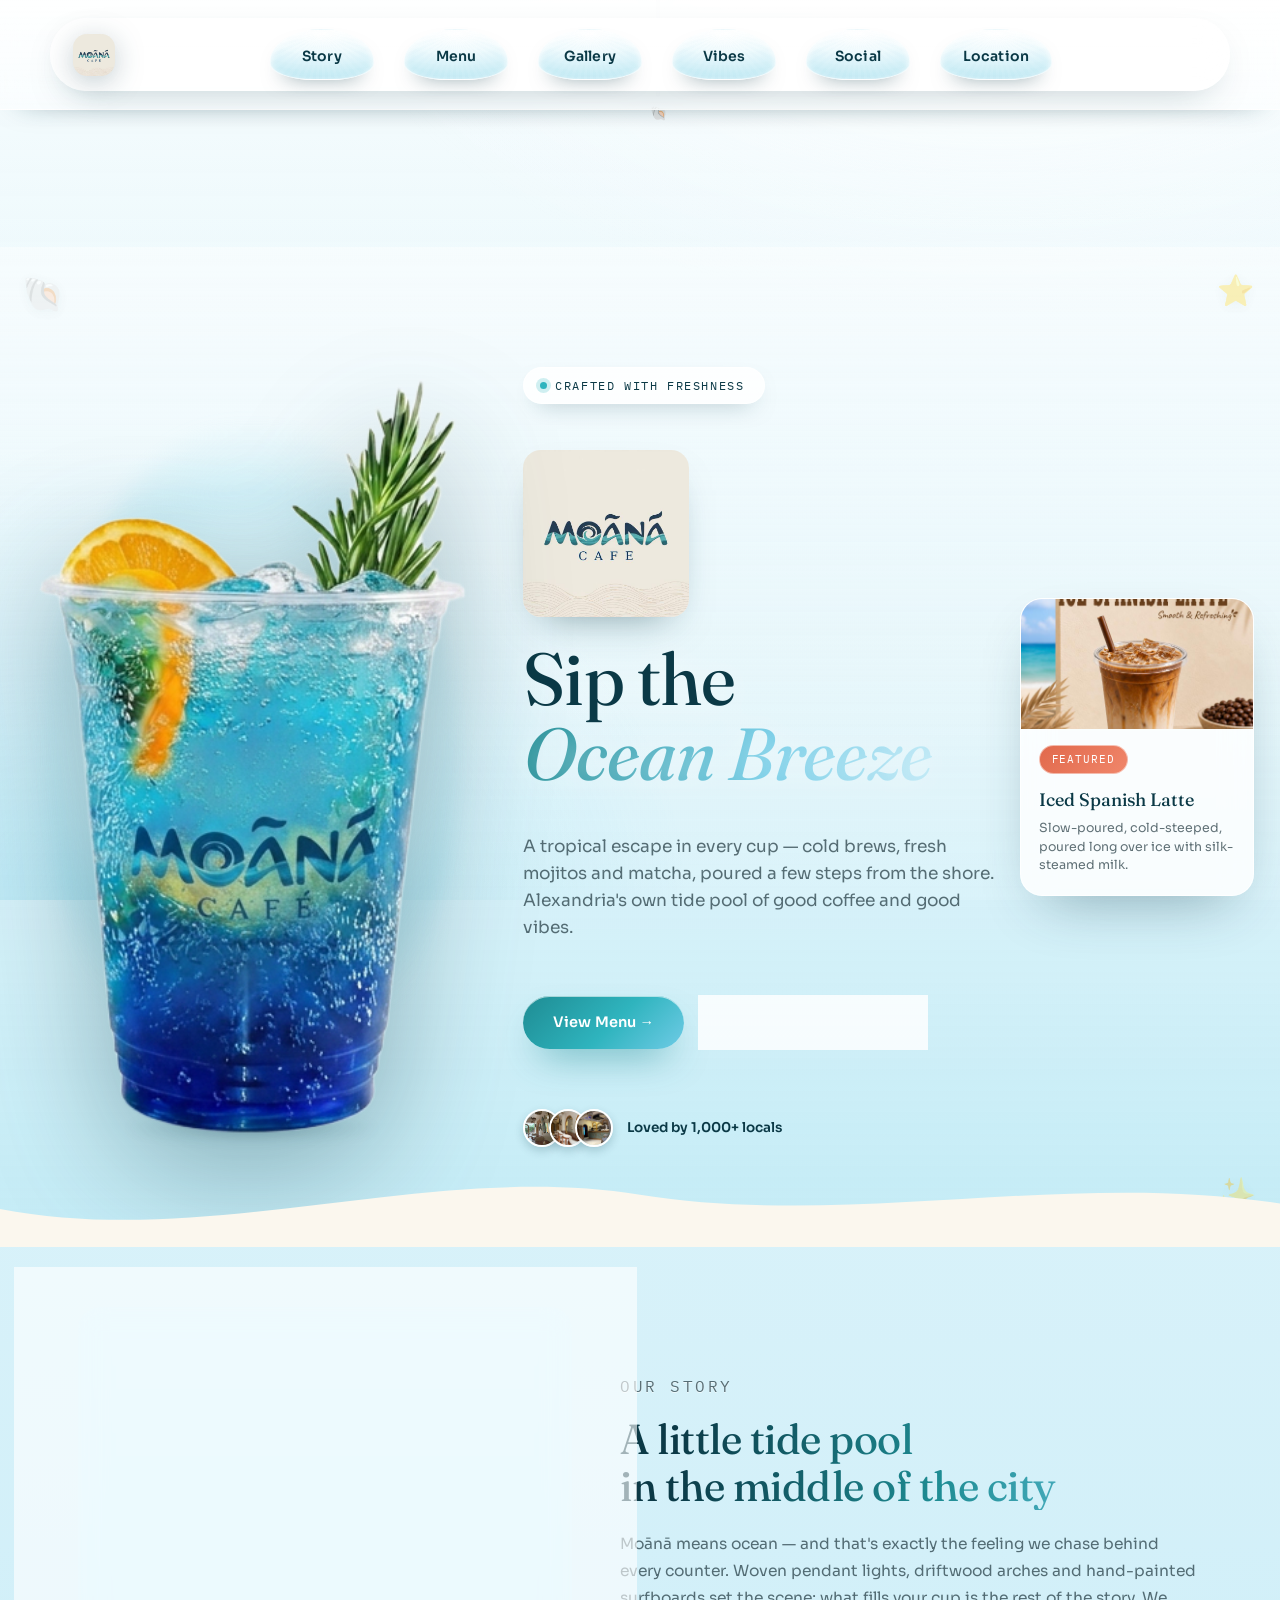
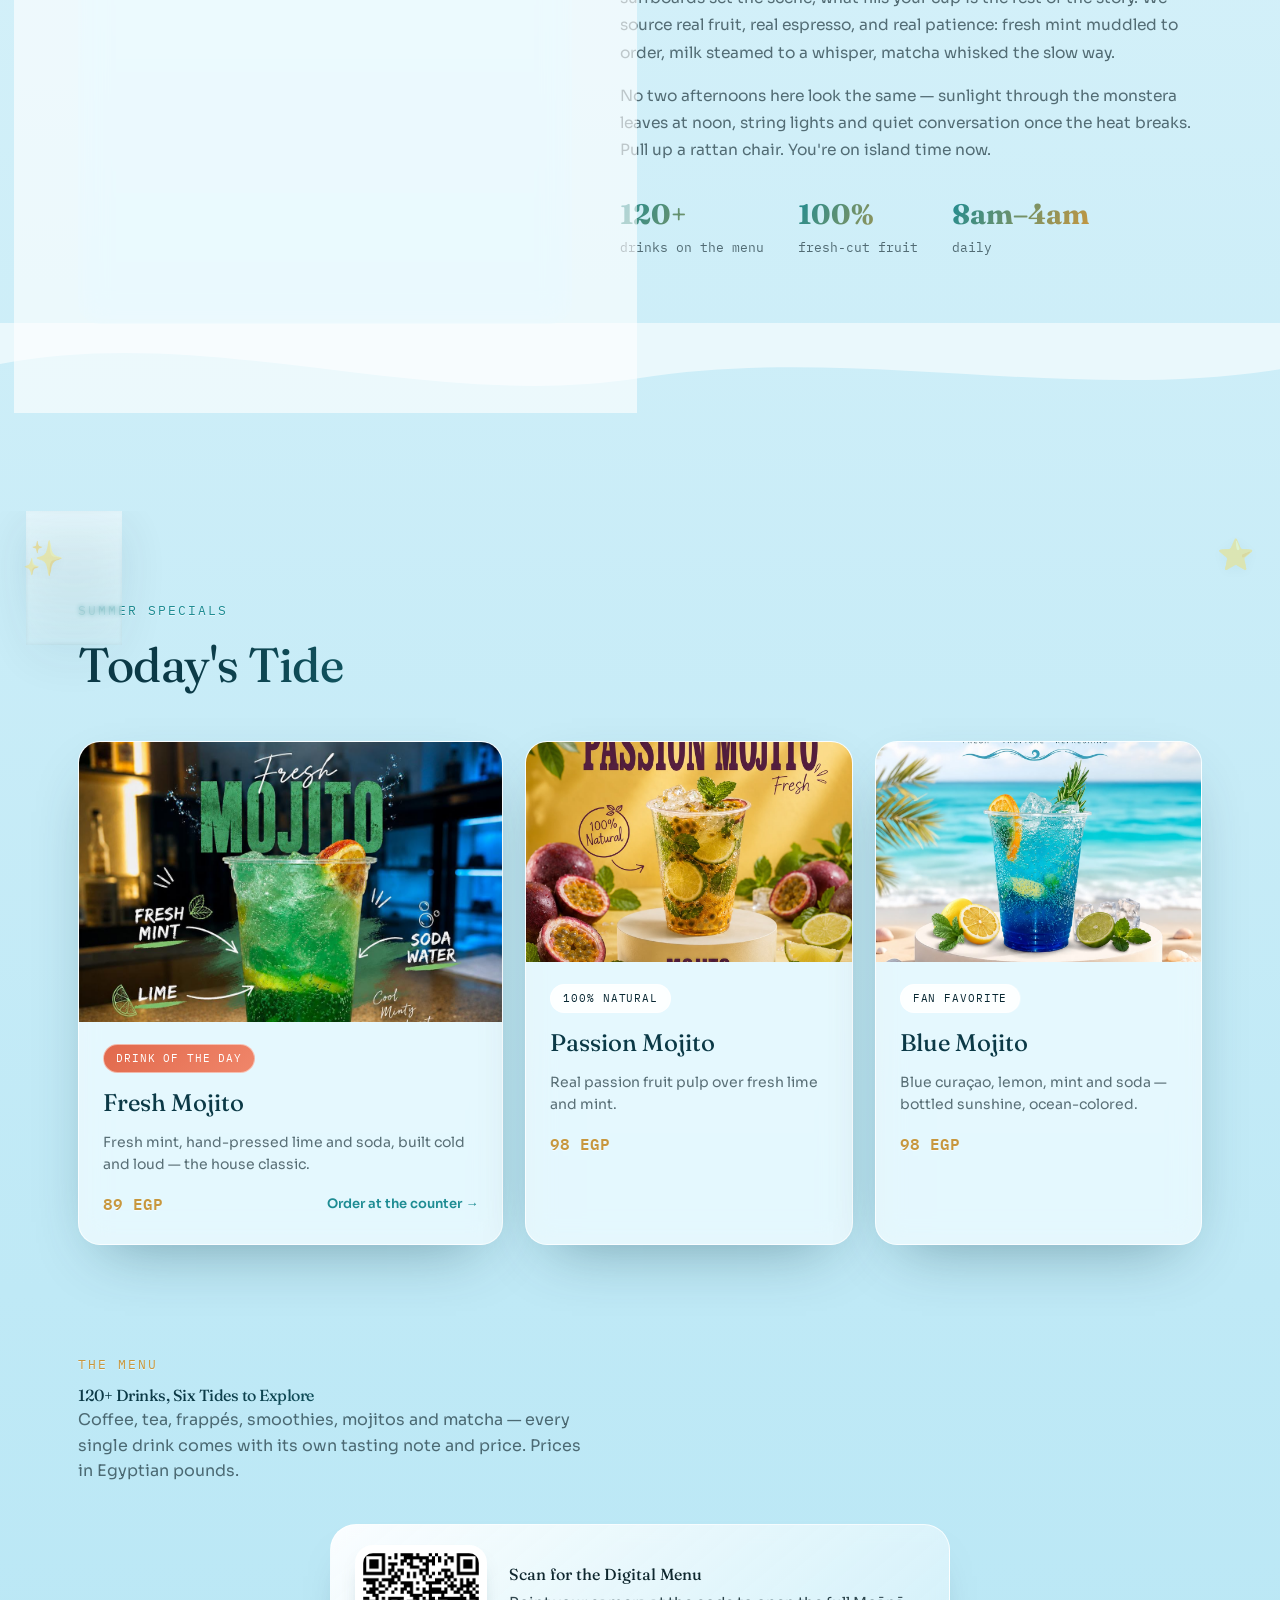
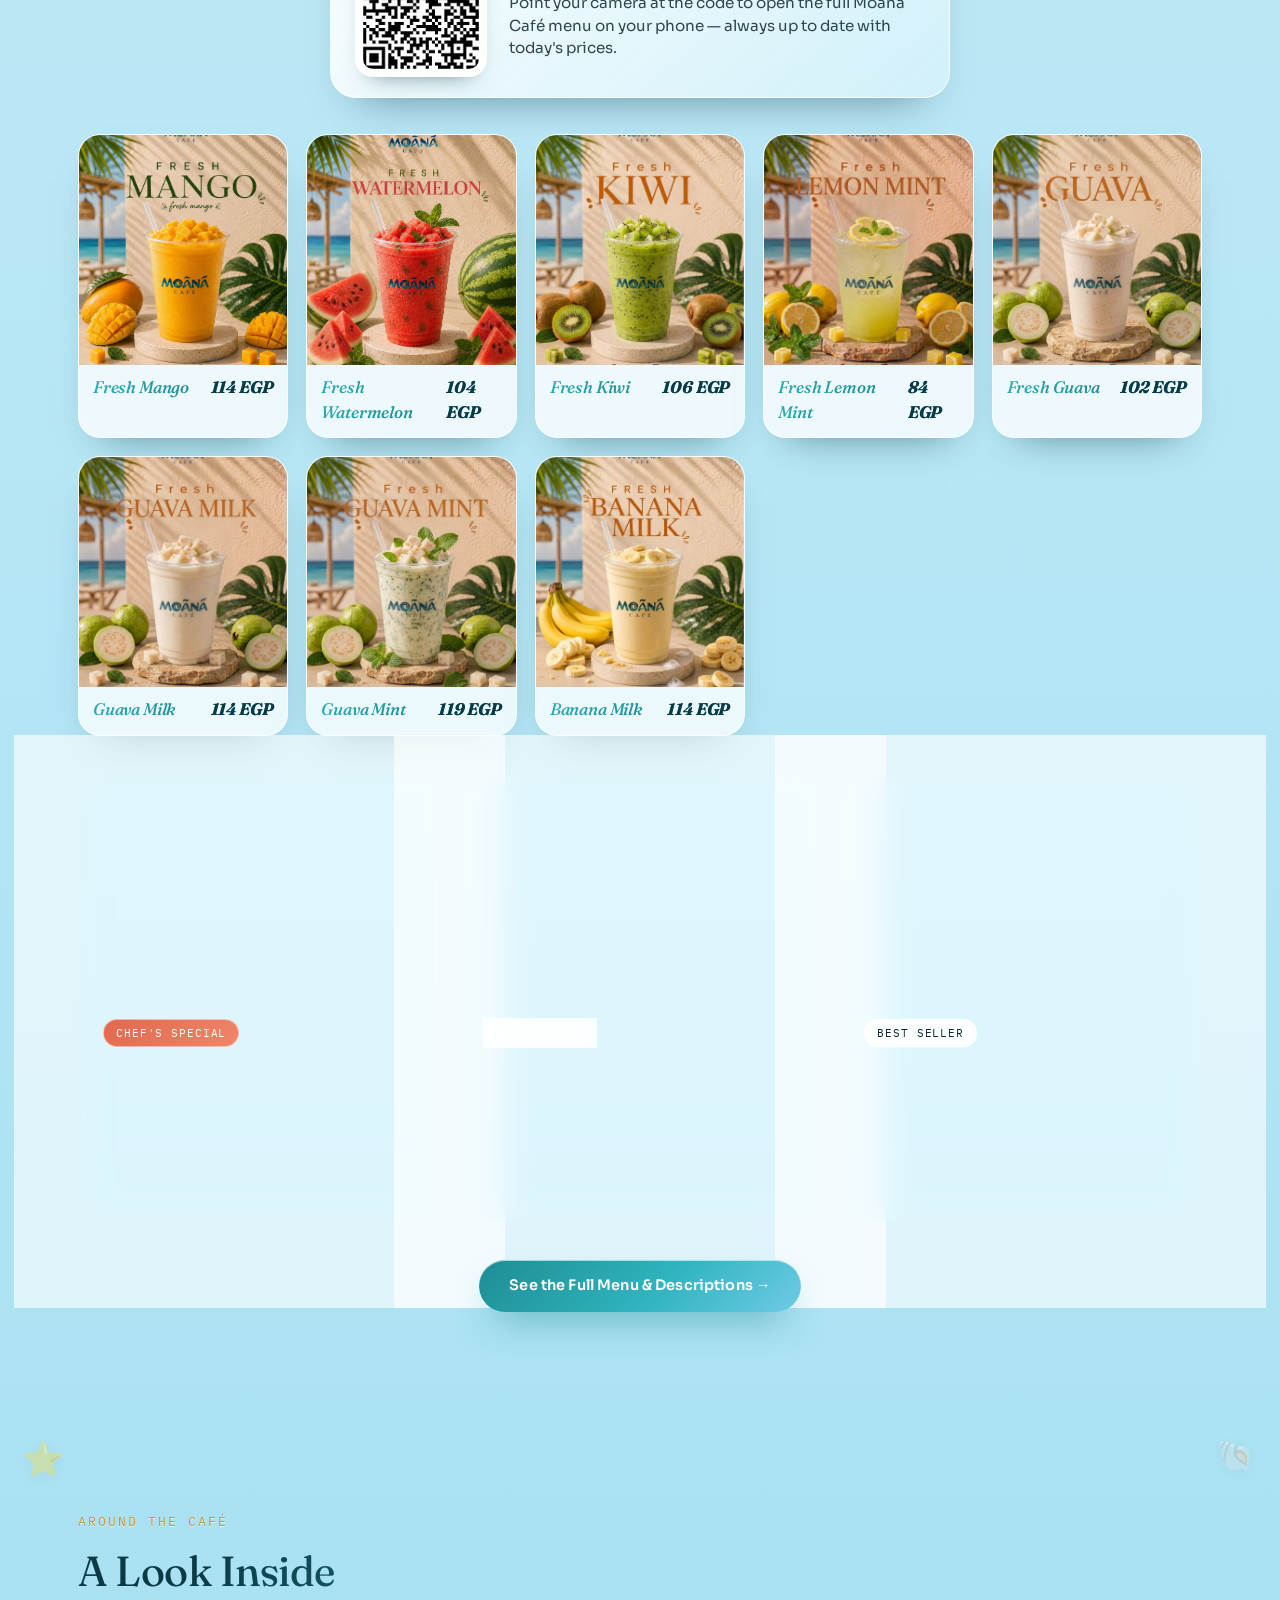
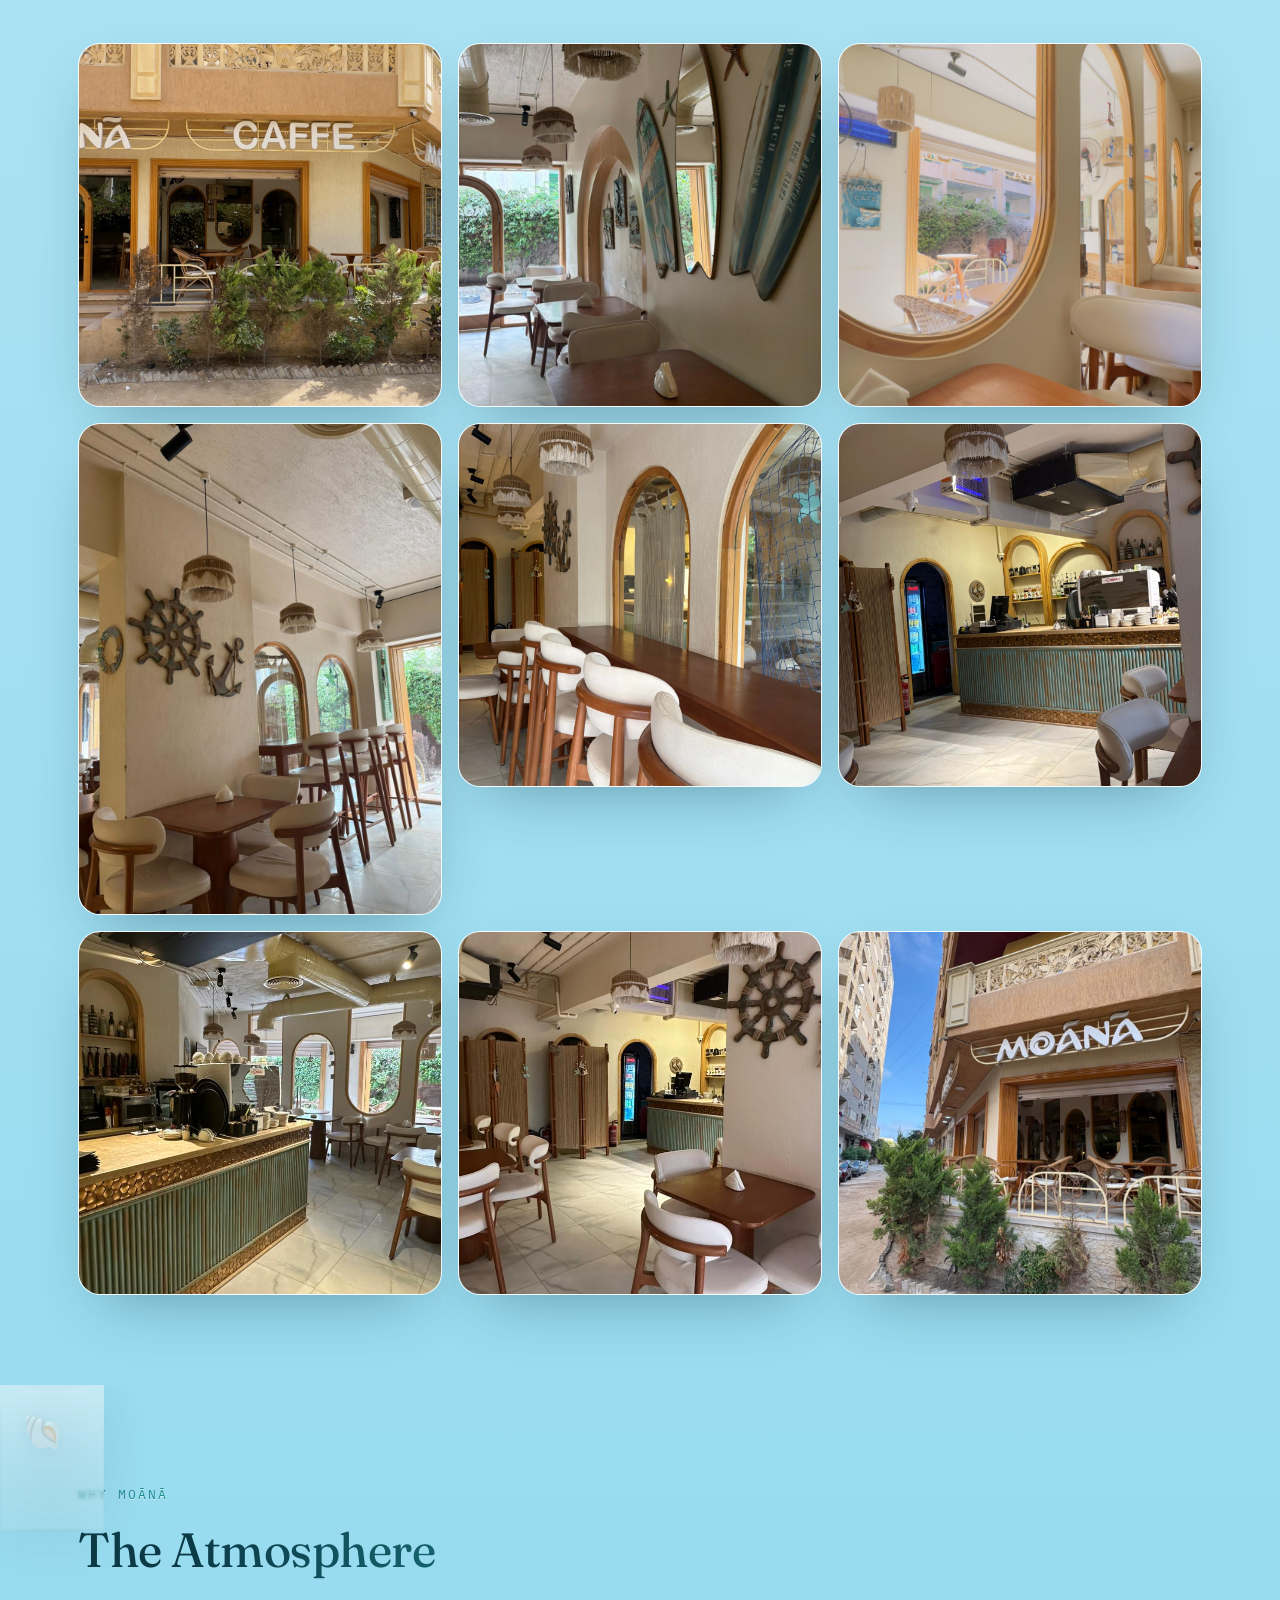
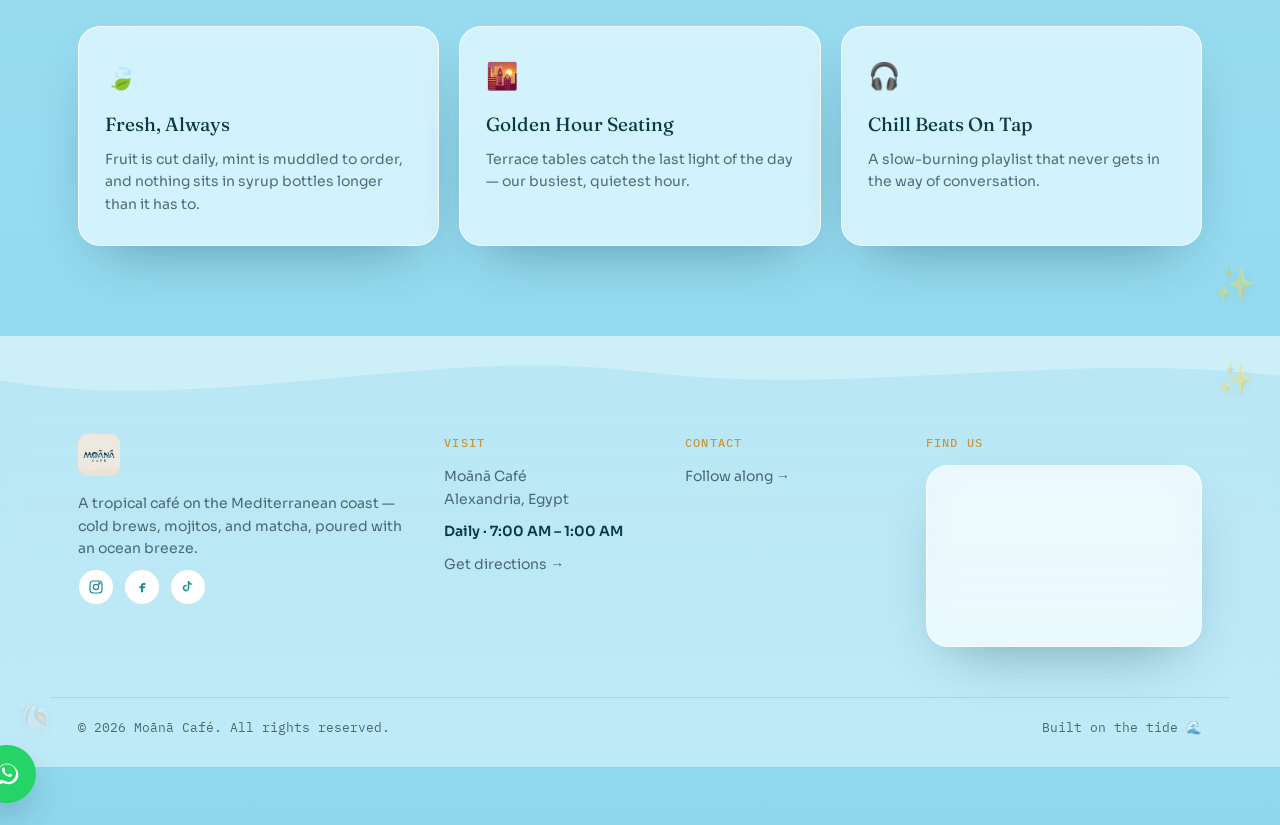
==== commit 6be37ecf: "index.html" ====
--- a/index.html
+++ b/index.html
@@ -359,5 +359,14 @@
     </svg>
   </a>
   <!--/$-->
+  <script>
+  const burger = document.querySelector('.menu-burger');
+  const nav = document.querySelector('.nav');
+
+  burger.addEventListener('click', () => {
+    nav.classList.toggle('active');
+  });
+</script>
+
 </body>
-</html>+</html>
